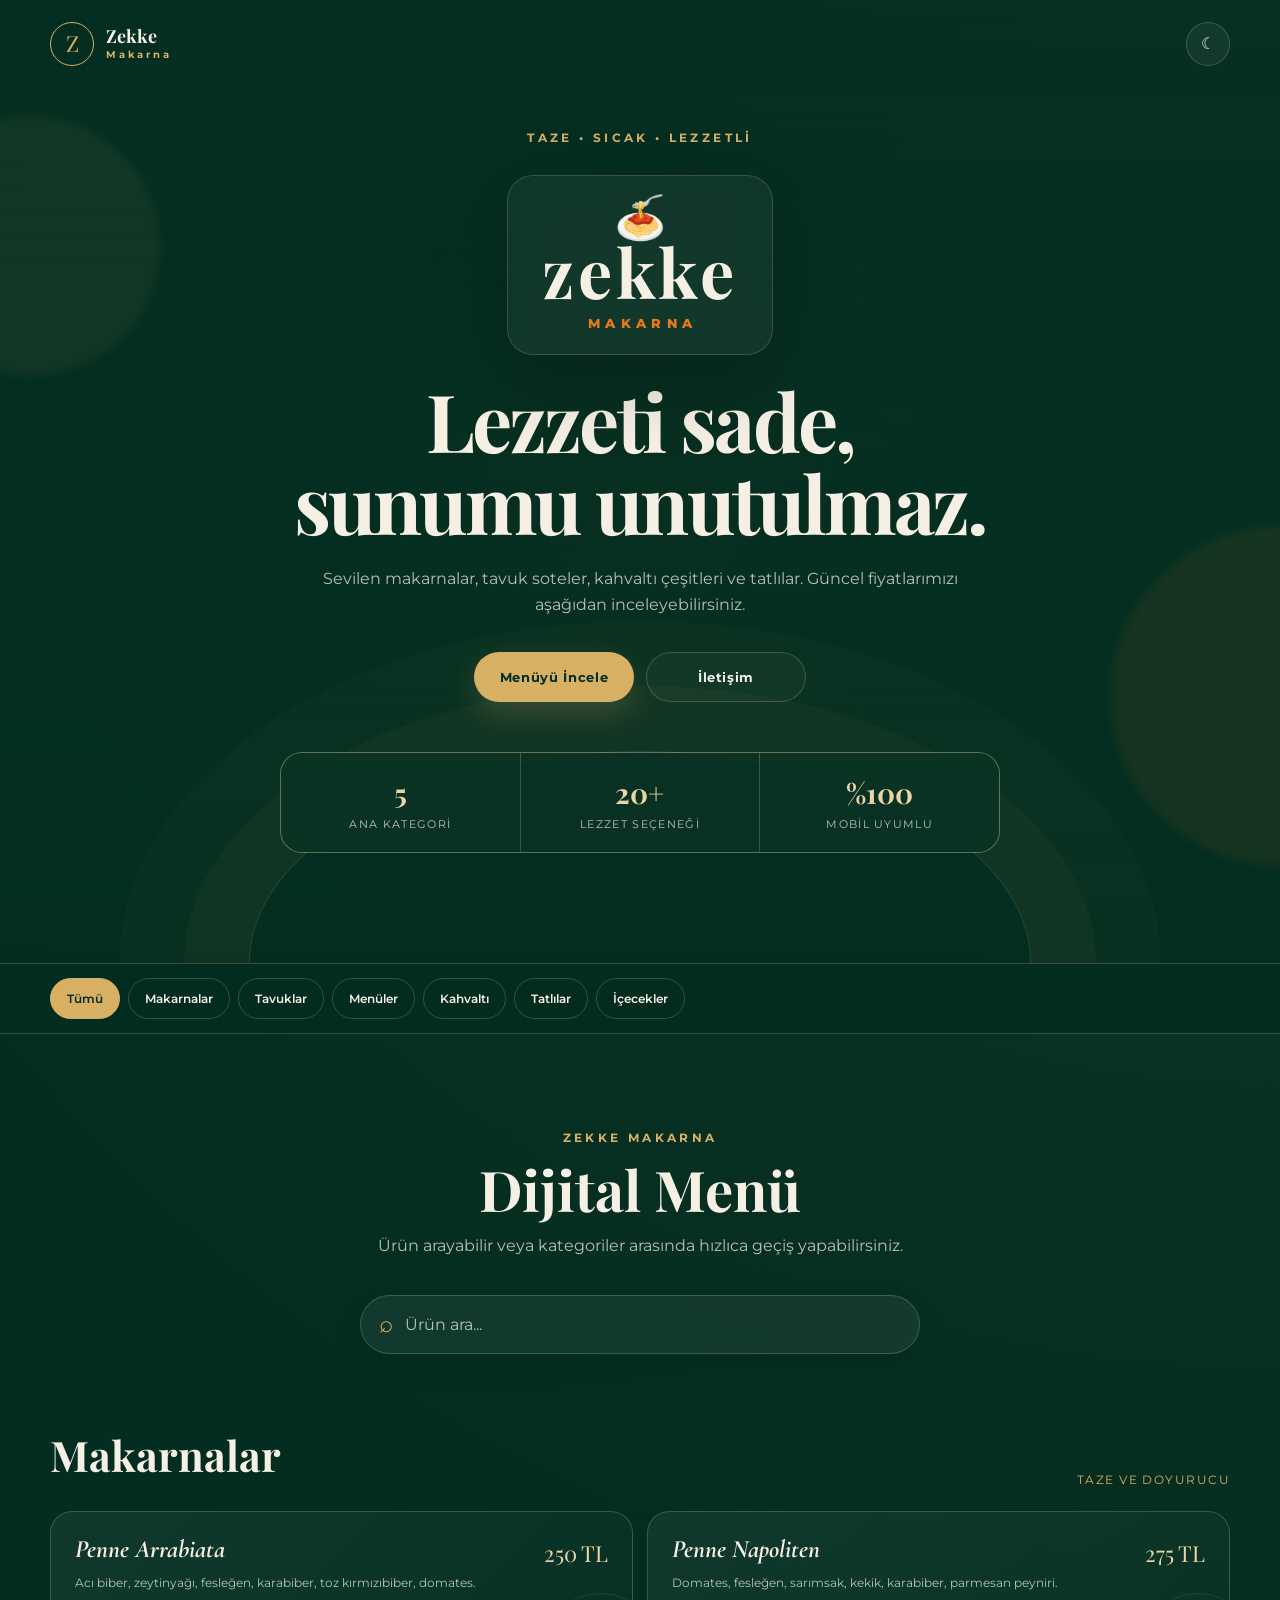
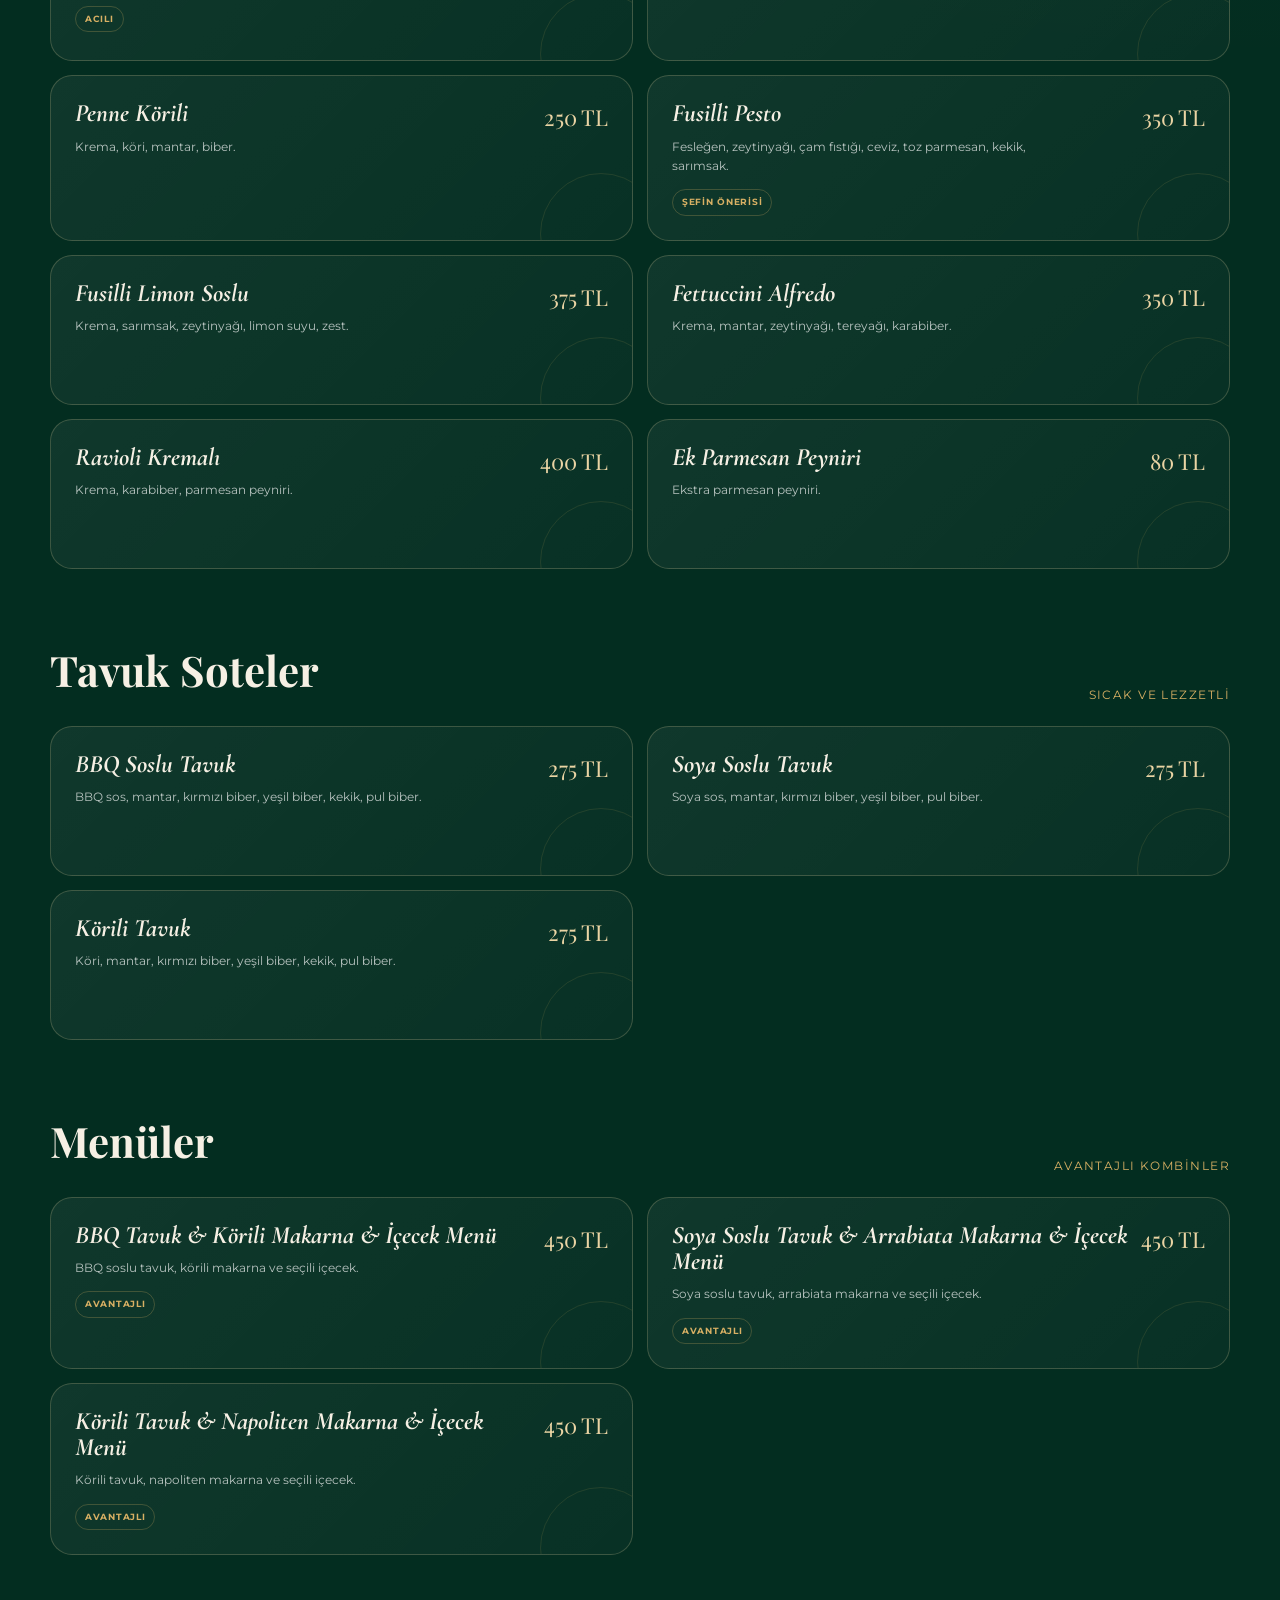
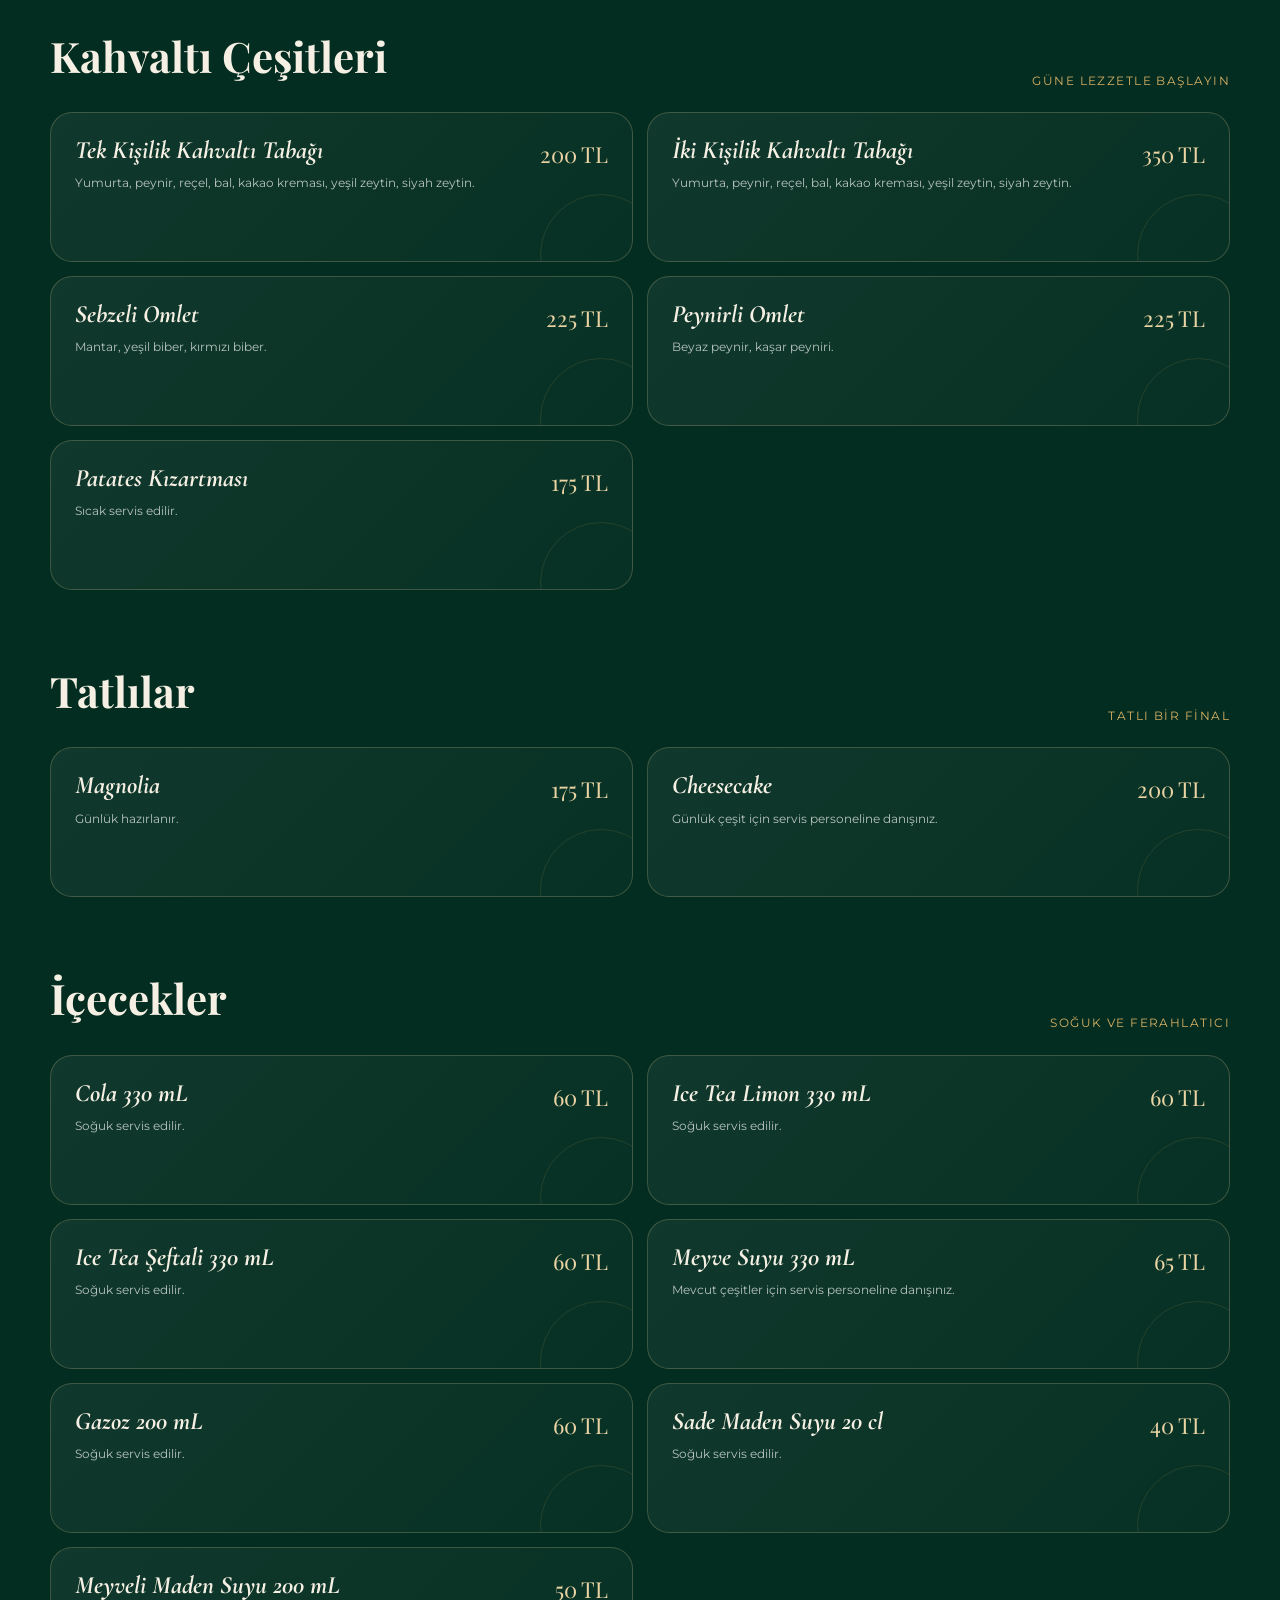
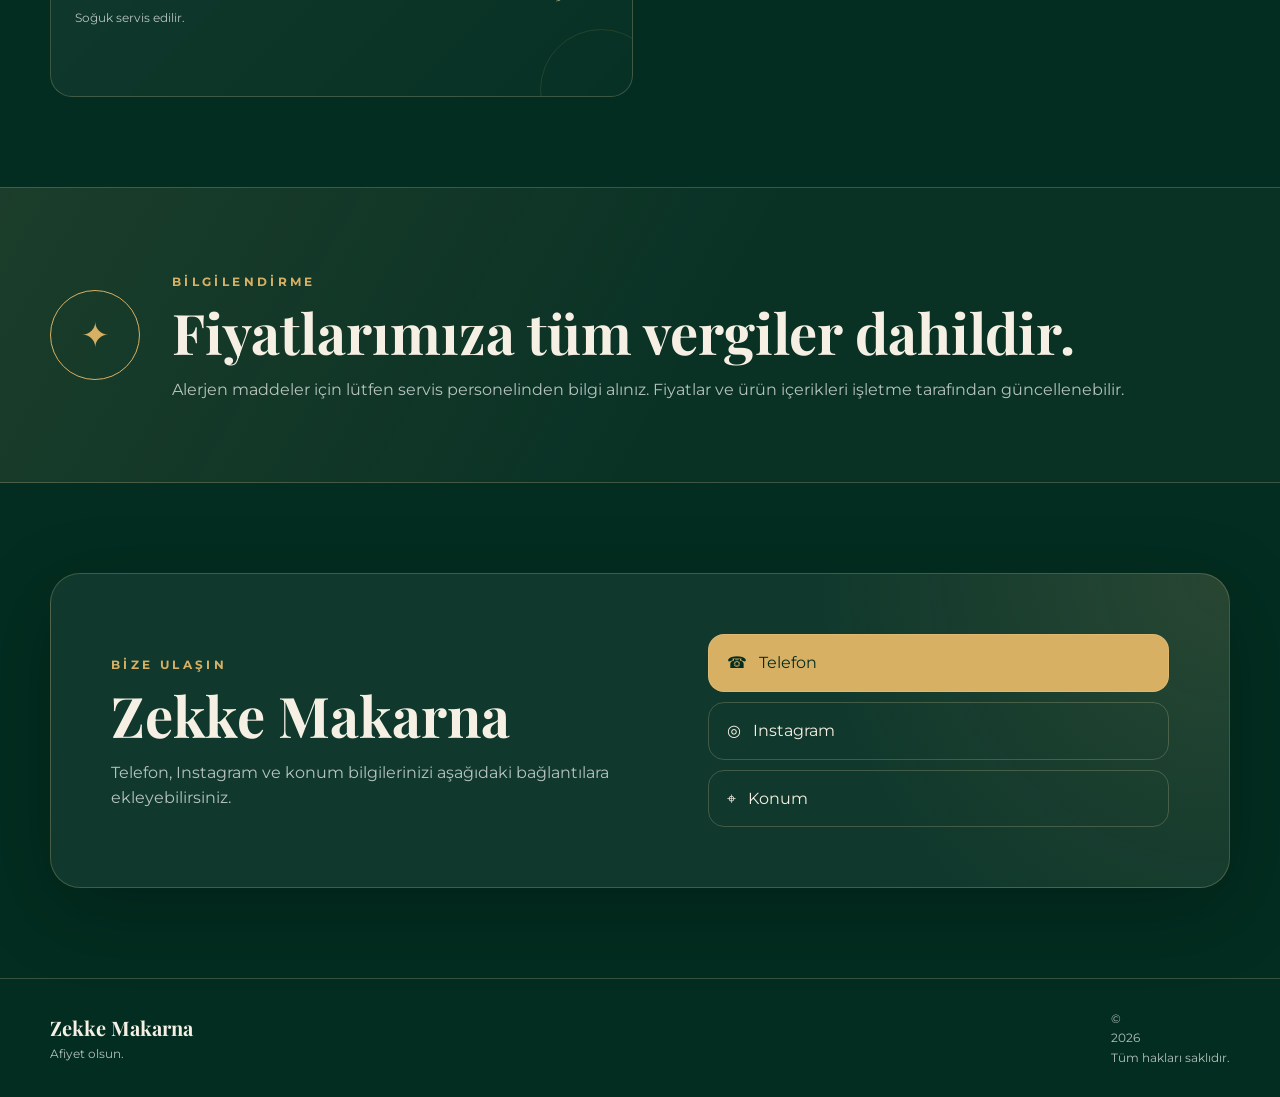
==== index.html @ 047c4b37 "Add files via upload" ====
<!DOCTYPE html>
<html lang="tr">
<head>
  <meta charset="UTF-8" />
  <meta name="viewport" content="width=device-width, initial-scale=1.0" />
  <meta name="theme-color" content="#063d2b" />
  <meta name="description" content="Zekke Makarna dijital menü" />

  <title>Zekke Makarna | Dijital Menü</title>

  <link rel="preconnect" href="https://fonts.googleapis.com" />
  <link rel="preconnect" href="https://fonts.gstatic.com" crossorigin />
  <link
    href="https://fonts.googleapis.com/css2?family=Cormorant+Garamond:ital,wght@0,500;0,600;1,500;1,600&family=Montserrat:wght@400;500;600;700&family=Playfair+Display:wght@600;700&display=swap"
    rel="stylesheet"
  />

  <link rel="stylesheet" href="style.css" />
</head>

<body>
  <div class="page-noise" aria-hidden="true"></div>

  <header class="hero">
    <div class="hero__glow hero__glow--one"></div>
    <div class="hero__glow hero__glow--two"></div>

    <nav class="topbar container" aria-label="Üst menü">
      <a class="brand-mini" href="#top" aria-label="Zekke Makarna ana sayfa">
        <span class="brand-mini__mark">Z</span>
        <span>
          <strong>Zekke</strong>
          <small>Makarna</small>
        </span>
      </a>

      <button class="theme-toggle" id="themeToggle" type="button" aria-label="Tema değiştir">
        <span class="theme-toggle__icon">☾</span>
      </button>
    </nav>

    <div class="hero__content container" id="top">
      <div class="eyebrow">Taze • Sıcak • Lezzetli</div>

      <div class="logo-badge" aria-label="Zekke Makarna">
        <span class="logo-badge__fork">🍝</span>
        <span class="logo-badge__main">zekke</span>
        <span class="logo-badge__sub">MAKARNA</span>
      </div>

      <h1>Lezzeti sade,<br />sunumu unutulmaz.</h1>

      <p class="hero__text">
        Sevilen makarnalar, tavuk soteler, kahvaltı çeşitleri ve tatlılar.
        Güncel fiyatlarımızı aşağıdan inceleyebilirsiniz.
      </p>

      <div class="hero__actions">
        <a class="button button--gold" href="#menu">Menüyü İncele</a>
        <a class="button button--ghost" href="#contact">İletişim</a>
      </div>

      <div class="hero__facts">
        <div>
          <strong>5</strong>
          <span>Ana kategori</span>
        </div>
        <div>
          <strong>20+</strong>
          <span>Lezzet seçeneği</span>
        </div>
        <div>
          <strong>%100</strong>
          <span>Mobil uyumlu</span>
        </div>
      </div>
    </div>
  </header>

  <main>
    <section class="category-bar" aria-label="Menü kategorileri">
      <div class="container category-bar__inner" id="categoryButtons">
        <button class="category-chip active" data-category="all">Tümü</button>
        <button class="category-chip" data-category="makarnalar">Makarnalar</button>
        <button class="category-chip" data-category="tavuklar">Tavuklar</button>
        <button class="category-chip" data-category="menuler">Menüler</button>
        <button class="category-chip" data-category="kahvalti">Kahvaltı</button>
        <button class="category-chip" data-category="tatlilar">Tatlılar</button>
        <button class="category-chip" data-category="icecekler">İçecekler</button>
      </div>
    </section>

    <section class="menu-section container" id="menu">
      <div class="section-heading">
        <span class="section-kicker">Zekke Makarna</span>
        <h2>Dijital Menü</h2>
        <p>
          Ürün arayabilir veya kategoriler arasında hızlıca geçiş yapabilirsiniz.
        </p>
      </div>

      <div class="search-wrap">
        <span aria-hidden="true">⌕</span>
        <input
          type="search"
          id="searchInput"
          placeholder="Ürün ara..."
          autocomplete="off"
          aria-label="Menüde ürün ara"
        />
      </div>

      <div id="menuRoot"></div>

      <div class="empty-state" id="emptyState" hidden>
        <span>🍽️</span>
        <h3>Aradığınız ürün bulunamadı</h3>
        <p>Başka bir ürün adı deneyebilirsiniz.</p>
      </div>
    </section>

    <section class="info-banner">
      <div class="container info-banner__grid">
        <div class="info-banner__icon">✦</div>
        <div>
          <span class="section-kicker">Bilgilendirme</span>
          <h2>Fiyatlarımıza tüm vergiler dahildir.</h2>
          <p>
            Alerjen maddeler için lütfen servis personelinden bilgi alınız.
            Fiyatlar ve ürün içerikleri işletme tarafından güncellenebilir.
          </p>
        </div>
      </div>
    </section>

    <section class="contact-section container" id="contact">
      <div class="contact-card">
        <div>
          <span class="section-kicker">Bize Ulaşın</span>
          <h2>Zekke Makarna</h2>
          <p>
            Telefon, Instagram ve konum bilgilerinizi aşağıdaki bağlantılara
            ekleyebilirsiniz.
          </p>
        </div>

        <div class="contact-links">
          <!-- Aşağıdaki # işaretlerini kendi bağlantılarınızla değiştirin -->
          <a href="#" aria-label="Telefon">☎ <span>Telefon</span></a>
          <a href="#" aria-label="Instagram">◎ <span>Instagram</span></a>
          <a href="#" aria-label="Konum">⌖ <span>Konum</span></a>
        </div>
      </div>
    </section>
  </main>

  <footer>
    <div class="container footer__inner">
      <div>
        <strong>Zekke Makarna</strong>
        <span>Afiyet olsun.</span>
      </div>
      <p>© <span id="year"></span> Tüm hakları saklıdır.</p>
    </div>
  </footer>

  <button class="back-to-top" id="backToTop" type="button" aria-label="Yukarı çık">
    ↑
  </button>

  <script src="script.js"></script>
</body>
</html>
---- style.css ----
:root {
  --green-950: #032d20;
  --green-900: #063d2b;
  --green-850: #084733;
  --green-800: #0b523b;
  --cream: #f6f0e4;
  --cream-2: #fffaf1;
  --gold: #d8b064;
  --gold-soft: #ead4a4;
  --orange: #e97819;
  --white: #ffffff;
  --text-muted: rgba(255, 255, 255, 0.7);
  --line: rgba(234, 212, 164, 0.22);
  --card: rgba(255, 255, 255, 0.055);
  --shadow: 0 22px 80px rgba(0, 0, 0, 0.24);
  --radius-xl: 30px;
  --radius-lg: 22px;
  --radius-md: 16px;
  --container: 1180px;
}

* {
  box-sizing: border-box;
}

html {
  scroll-behavior: smooth;
}

body {
  margin: 0;
  color: var(--cream);
  background:
    radial-gradient(circle at top right, rgba(216, 176, 100, 0.08), transparent 28%),
    var(--green-950);
  font-family: "Montserrat", sans-serif;
  line-height: 1.6;
  overflow-x: hidden;
}

body.light {
  --cream: #193d31;
  --cream-2: #17392e;
  --text-muted: rgba(25, 61, 49, 0.72);
  --line: rgba(6, 61, 43, 0.15);
  --card: rgba(255, 255, 255, 0.72);
  color: var(--green-950);
  background: #f5f0e5;
}

button,
input {
  font: inherit;
}

a {
  color: inherit;
  text-decoration: none;
}

.container {
  width: min(calc(100% - 32px), var(--container));
  margin-inline: auto;
}

.page-noise {
  position: fixed;
  inset: 0;
  pointer-events: none;
  opacity: 0.035;
  z-index: 999;
  background-image:
    repeating-linear-gradient(0deg, transparent, transparent 2px, #fff 3px),
    repeating-linear-gradient(90deg, transparent, transparent 3px, #fff 4px);
  mix-blend-mode: soft-light;
}

.hero {
  min-height: 92vh;
  position: relative;
  overflow: hidden;
  display: flex;
  flex-direction: column;
  background:
    linear-gradient(rgba(3, 45, 32, 0.82), rgba(3, 45, 32, 0.95)),
    radial-gradient(circle at center, rgba(233, 120, 25, 0.15), transparent 42%);
  border-bottom: 1px solid var(--line);
}

.hero::after {
  content: "";
  position: absolute;
  left: 50%;
  bottom: -210px;
  width: 780px;
  height: 420px;
  transform: translateX(-50%);
  border-radius: 50%;
  border: 1px solid rgba(216, 176, 100, 0.18);
  box-shadow:
    0 0 0 65px rgba(216, 176, 100, 0.035),
    0 0 0 130px rgba(216, 176, 100, 0.025);
}

.hero__glow {
  position: absolute;
  border-radius: 50%;
  filter: blur(4px);
  opacity: 0.6;
}

.hero__glow--one {
  width: 260px;
  height: 260px;
  top: 12%;
  left: -100px;
  background: rgba(216, 176, 100, 0.11);
}

.hero__glow--two {
  width: 340px;
  height: 340px;
  right: -170px;
  bottom: 10%;
  background: rgba(233, 120, 25, 0.12);
}

.topbar {
  height: 88px;
  display: flex;
  justify-content: space-between;
  align-items: center;
  position: relative;
  z-index: 5;
}

.brand-mini {
  display: flex;
  align-items: center;
  gap: 12px;
}

.brand-mini__mark {
  display: grid;
  place-items: center;
  width: 44px;
  height: 44px;
  border: 1px solid var(--gold);
  border-radius: 50%;
  color: var(--gold);
  font-family: "Playfair Display", serif;
  font-size: 22px;
}

.brand-mini strong,
.brand-mini small {
  display: block;
  line-height: 1.05;
}

.brand-mini strong {
  font-family: "Playfair Display", serif;
  font-size: 18px;
}

.brand-mini small {
  margin-top: 4px;
  color: var(--gold);
  font-size: 10px;
  font-weight: 700;
  letter-spacing: 0.28em;
}

.theme-toggle {
  width: 44px;
  height: 44px;
  border: 1px solid var(--line);
  border-radius: 50%;
  background: rgba(255, 255, 255, 0.05);
  color: var(--cream);
  cursor: pointer;
  transition: 0.25s ease;
}

.theme-toggle:hover {
  border-color: var(--gold);
  transform: translateY(-2px);
}

.hero__content {
  flex: 1;
  position: relative;
  z-index: 3;
  display: flex;
  flex-direction: column;
  align-items: center;
  justify-content: center;
  text-align: center;
  padding: 40px 0 110px;
}

.eyebrow,
.section-kicker {
  color: var(--gold);
  font-size: 12px;
  font-weight: 700;
  letter-spacing: 0.28em;
  text-transform: uppercase;
}

.logo-badge {
  margin: 28px 0 24px;
  display: inline-flex;
  flex-direction: column;
  align-items: center;
  padding: 20px 34px;
  border-radius: 26px;
  border: 1px solid rgba(216, 176, 100, 0.24);
  background: rgba(255, 255, 255, 0.045);
  box-shadow: var(--shadow);
  backdrop-filter: blur(10px);
}

.logo-badge__fork {
  font-size: 42px;
  line-height: 1;
  margin-bottom: 2px;
}

.logo-badge__main {
  font-family: "Playfair Display", serif;
  font-weight: 700;
  font-size: clamp(42px, 8vw, 68px);
  line-height: 0.9;
  letter-spacing: 0.06em;
}

.logo-badge__sub {
  color: var(--orange);
  font-weight: 800;
  font-size: 13px;
  letter-spacing: 0.42em;
  margin-top: 12px;
  margin-left: 0.42em;
}

.hero h1 {
  max-width: 840px;
  margin: 0;
  font-family: "Playfair Display", serif;
  font-size: clamp(42px, 8vw, 80px);
  line-height: 1.02;
  letter-spacing: -0.035em;
}

.hero__text {
  max-width: 660px;
  margin: 24px auto 0;
  color: var(--text-muted);
  font-size: 16px;
}

.hero__actions {
  display: flex;
  flex-wrap: wrap;
  justify-content: center;
  gap: 12px;
  margin-top: 34px;
}

.button {
  min-width: 160px;
  padding: 14px 22px;
  border-radius: 999px;
  border: 1px solid transparent;
  font-size: 13px;
  font-weight: 700;
  letter-spacing: 0.05em;
  transition: 0.25s ease;
}

.button:hover {
  transform: translateY(-3px);
}

.button--gold {
  background: var(--gold);
  color: var(--green-950);
  box-shadow: 0 12px 30px rgba(216, 176, 100, 0.2);
}

.button--ghost {
  border-color: var(--line);
  background: rgba(255, 255, 255, 0.03);
}

.hero__facts {
  margin-top: 50px;
  display: grid;
  grid-template-columns: repeat(3, 1fr);
  gap: 1px;
  width: min(720px, 100%);
  border: 1px solid var(--line);
  border-radius: var(--radius-lg);
  overflow: hidden;
  background: var(--line);
}

.hero__facts > div {
  padding: 18px 14px;
  background: rgba(3, 45, 32, 0.87);
}

.hero__facts strong,
.hero__facts span {
  display: block;
}

.hero__facts strong {
  color: var(--gold-soft);
  font-family: "Playfair Display", serif;
  font-size: 28px;
}

.hero__facts span {
  color: var(--text-muted);
  font-size: 11px;
  text-transform: uppercase;
  letter-spacing: 0.12em;
}

.category-bar {
  position: sticky;
  top: 0;
  z-index: 30;
  border-bottom: 1px solid var(--line);
  background: rgba(3, 45, 32, 0.86);
  backdrop-filter: blur(16px);
}

body.light .category-bar {
  background: rgba(245, 240, 229, 0.88);
}

.category-bar__inner {
  display: flex;
  gap: 8px;
  overflow-x: auto;
  padding-block: 14px;
  scrollbar-width: none;
}

.category-bar__inner::-webkit-scrollbar {
  display: none;
}

.category-chip {
  flex: 0 0 auto;
  border: 1px solid var(--line);
  border-radius: 999px;
  padding: 10px 16px;
  color: var(--cream);
  background: transparent;
  cursor: pointer;
  font-size: 12px;
  font-weight: 600;
  transition: 0.2s ease;
}

.category-chip:hover,
.category-chip.active {
  color: var(--green-950);
  background: var(--gold);
  border-color: var(--gold);
}

.menu-section {
  padding-block: 90px;
}

.section-heading {
  max-width: 720px;
  margin-inline: auto;
  text-align: center;
}

.section-heading h2,
.info-banner h2,
.contact-card h2 {
  margin: 8px 0 14px;
  font-family: "Playfair Display", serif;
  font-size: clamp(34px, 6vw, 56px);
  line-height: 1.1;
}

.section-heading p,
.contact-card p,
.info-banner p {
  margin: 0;
  color: var(--text-muted);
}

.search-wrap {
  width: min(560px, 100%);
  margin: 36px auto 54px;
  display: flex;
  align-items: center;
  gap: 12px;
  padding: 0 18px;
  border: 1px solid var(--line);
  border-radius: 999px;
  background: var(--card);
  box-shadow: 0 12px 30px rgba(0, 0, 0, 0.08);
}

.search-wrap span {
  color: var(--gold);
  font-size: 24px;
}

.search-wrap input {
  width: 100%;
  padding: 16px 0;
  border: 0;
  outline: 0;
  color: var(--cream);
  background: transparent;
}

.search-wrap input::placeholder {
  color: var(--text-muted);
}

.menu-category {
  margin-top: 68px;
  scroll-margin-top: 100px;
}

.menu-category__header {
  display: flex;
  align-items: end;
  justify-content: space-between;
  gap: 20px;
  margin-bottom: 22px;
}

.menu-category__header h3 {
  margin: 0;
  font-family: "Playfair Display", serif;
  font-size: clamp(30px, 5vw, 42px);
}

.menu-category__header span {
  color: var(--gold);
  font-size: 12px;
  letter-spacing: 0.12em;
  text-transform: uppercase;
}

.menu-grid {
  display: grid;
  grid-template-columns: repeat(2, minmax(0, 1fr));
  gap: 14px;
}

.menu-item {
  position: relative;
  overflow: hidden;
  display: grid;
  grid-template-columns: 1fr auto;
  gap: 14px;
  min-height: 150px;
  padding: 24px;
  border: 1px solid var(--line);
  border-radius: var(--radius-lg);
  background:
    linear-gradient(135deg, rgba(255, 255, 255, 0.055), rgba(255, 255, 255, 0.025));
  transition: 0.25s ease;
}

.menu-item::before {
  content: "";
  position: absolute;
  inset: auto -30px -55px auto;
  width: 120px;
  height: 120px;
  border-radius: 50%;
  border: 1px solid rgba(216, 176, 100, 0.12);
}

.menu-item:hover {
  transform: translateY(-4px);
  border-color: rgba(216, 176, 100, 0.48);
  box-shadow: 0 18px 55px rgba(0, 0, 0, 0.14);
}

.menu-item__content {
  position: relative;
  z-index: 1;
}

.menu-item h4 {
  margin: 0;
  font-family: "Cormorant Garamond", serif;
  font-style: italic;
  font-size: 25px;
  line-height: 1.05;
}

.menu-item p {
  margin: 10px 0 0;
  max-width: 90%;
  color: var(--text-muted);
  font-size: 12px;
  line-height: 1.6;
}

.menu-item__price {
  position: relative;
  z-index: 1;
  align-self: start;
  white-space: nowrap;
  color: var(--gold-soft);
  font-family: "Playfair Display", serif;
  font-size: 22px;
}

.menu-item__badge {
  display: inline-flex;
  margin-top: 14px;
  padding: 5px 9px;
  border: 1px solid rgba(216, 176, 100, 0.25);
  border-radius: 999px;
  color: var(--gold);
  font-size: 9px;
  font-weight: 700;
  letter-spacing: 0.08em;
  text-transform: uppercase;
}

.info-banner {
  padding: 80px 0;
  border-block: 1px solid var(--line);
  background:
    linear-gradient(120deg, rgba(216, 176, 100, 0.09), transparent 55%),
    rgba(255, 255, 255, 0.025);
}

.info-banner__grid {
  display: grid;
  grid-template-columns: 90px 1fr;
  align-items: center;
  gap: 32px;
}

.info-banner__icon {
  display: grid;
  place-items: center;
  width: 90px;
  height: 90px;
  border: 1px solid var(--gold);
  border-radius: 50%;
  color: var(--gold);
  font-size: 34px;
}

.contact-section {
  padding-block: 90px;
}

.contact-card {
  display: grid;
  grid-template-columns: 1.2fr 1fr;
  gap: 44px;
  align-items: center;
  padding: clamp(28px, 6vw, 60px);
  border: 1px solid var(--line);
  border-radius: var(--radius-xl);
  background:
    radial-gradient(circle at top right, rgba(216, 176, 100, 0.12), transparent 34%),
    var(--card);
  box-shadow: var(--shadow);
}

.contact-links {
  display: grid;
  gap: 10px;
}

.contact-links a {
  display: flex;
  align-items: center;
  gap: 12px;
  padding: 15px 18px;
  border: 1px solid var(--line);
  border-radius: var(--radius-md);
  transition: 0.2s ease;
}

.contact-links a:hover {
  border-color: var(--gold);
  transform: translateX(4px);
}

.contact-links a:first-child {
  color: var(--green-950);
  background: var(--gold);
}

footer {
  border-top: 1px solid var(--line);
  padding-block: 30px;
}

.footer__inner {
  display: flex;
  align-items: center;
  justify-content: space-between;
  gap: 20px;
}

.footer__inner strong,
.footer__inner span {
  display: block;
}

.footer__inner strong {
  font-family: "Playfair Display", serif;
  font-size: 20px;
}

.footer__inner span,
.footer__inner p {
  margin: 0;
  color: var(--text-muted);
  font-size: 12px;
}

.empty-state {
  padding: 72px 20px;
  text-align: center;
}

.empty-state span {
  font-size: 46px;
}

.empty-state h3 {
  margin: 12px 0 6px;
  font-family: "Playfair Display", serif;
  font-size: 30px;
}

.empty-state p {
  color: var(--text-muted);
}

.back-to-top {
  position: fixed;
  right: 20px;
  bottom: 20px;
  z-index: 50;
  width: 46px;
  height: 46px;
  border: 1px solid var(--line);
  border-radius: 50%;
  color: var(--green-950);
  background: var(--gold);
  cursor: pointer;
  opacity: 0;
  pointer-events: none;
  transform: translateY(10px);
  transition: 0.2s ease;
  box-shadow: 0 12px 30px rgba(0, 0, 0, 0.25);
}

.back-to-top.visible {
  opacity: 1;
  pointer-events: auto;
  transform: translateY(0);
}

.fade-in {
  animation: fadeIn 0.45s ease both;
}

@keyframes fadeIn {
  from {
    opacity: 0;
    transform: translateY(10px);
  }

  to {
    opacity: 1;
    transform: translateY(0);
  }
}

@media (max-width: 760px) {
  .hero {
    min-height: auto;
  }

  .hero__content {
    padding-top: 30px;
    padding-bottom: 80px;
  }

  .hero__facts {
    grid-template-columns: 1fr;
  }

  .menu-grid {
    grid-template-columns: 1fr;
  }

  .menu-item {
    min-height: 130px;
    padding: 20px;
  }

  .info-banner__grid,
  .contact-card {
    grid-template-columns: 1fr;
  }

  .info-banner__icon {
    width: 70px;
    height: 70px;
  }

  .footer__inner {
    align-items: flex-start;
    flex-direction: column;
  }
}

@media (max-width: 430px) {
  .container {
    width: min(calc(100% - 22px), var(--container));
  }

  .topbar {
    height: 72px;
  }

  .logo-badge {
    padding-inline: 24px;
  }

  .hero h1 {
    font-size: 42px;
  }

  .hero__actions {
    width: 100%;
  }

  .button {
    flex: 1;
    min-width: 0;
  }

  .menu-category__header {
    align-items: flex-start;
    flex-direction: column;
    gap: 4px;
  }

  .menu-item h4 {
    font-size: 23px;
  }

  .menu-item__price {
    font-size: 20px;
  }
}
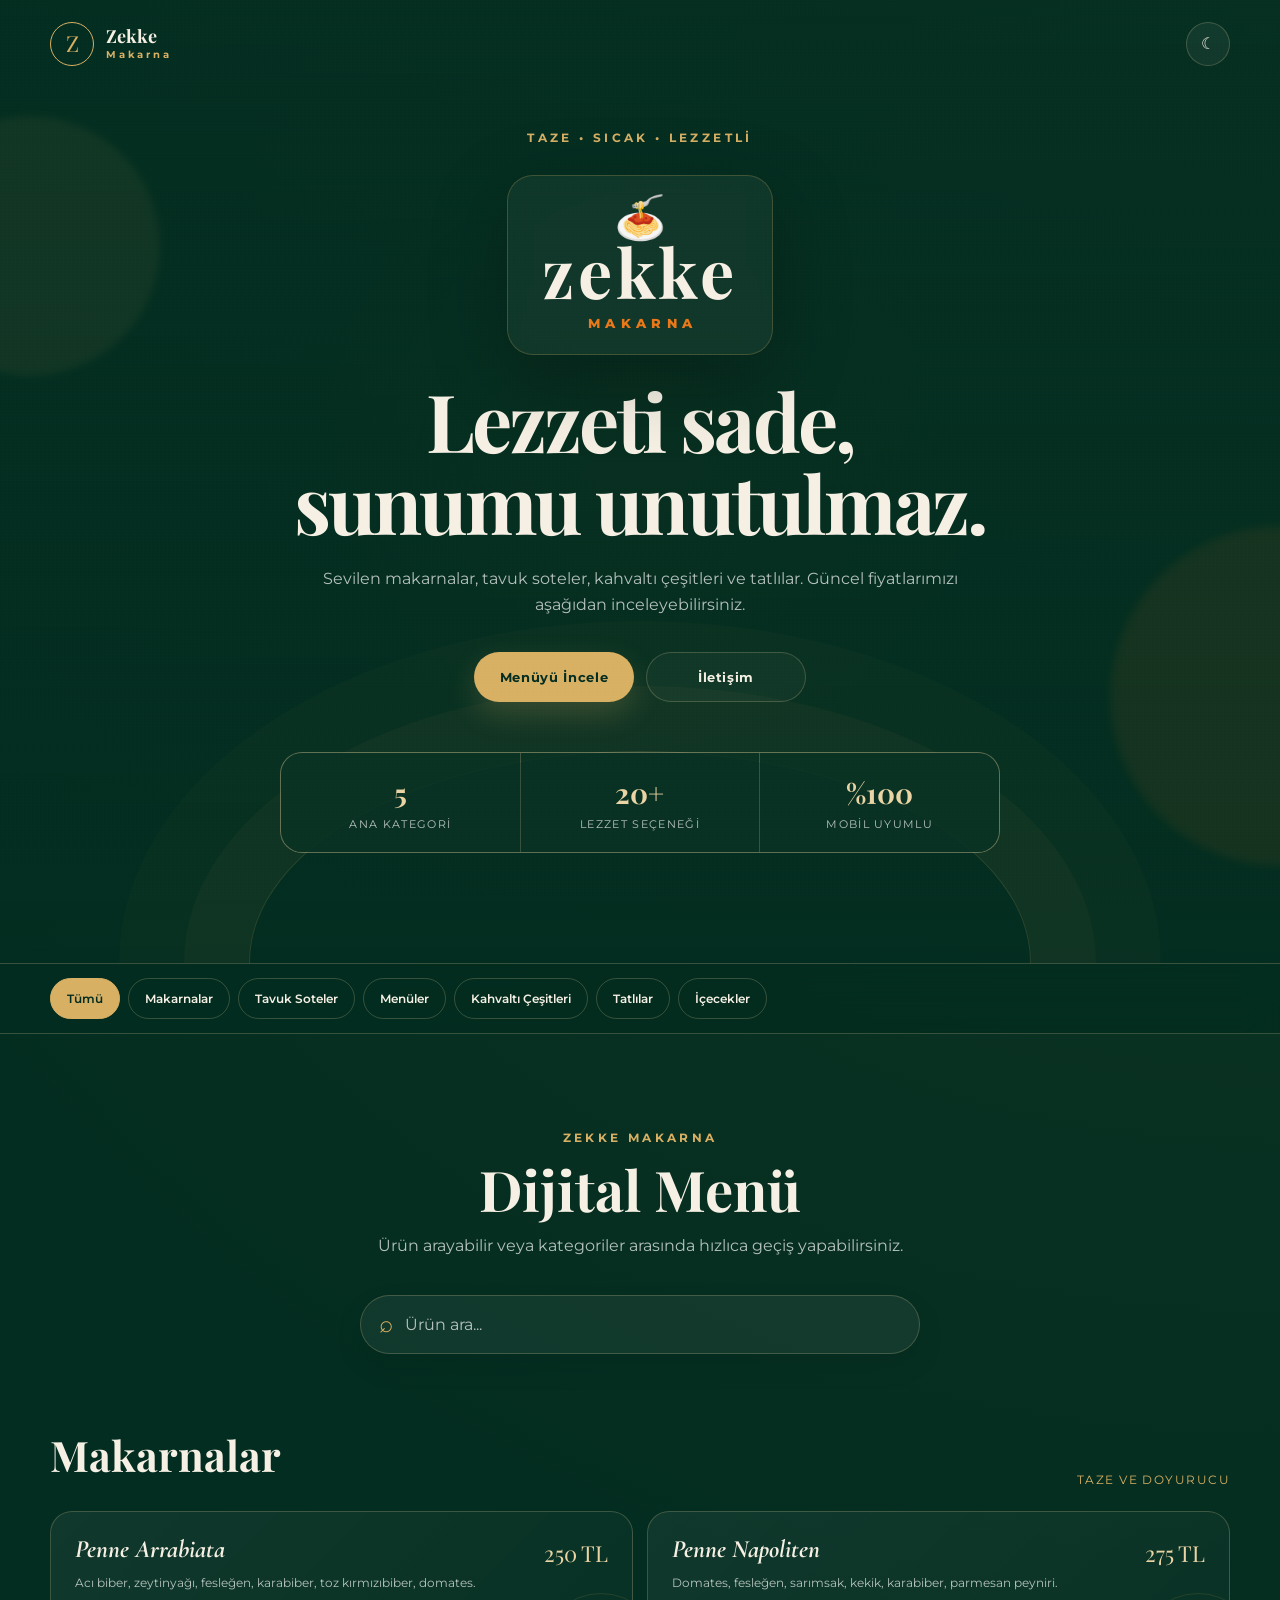
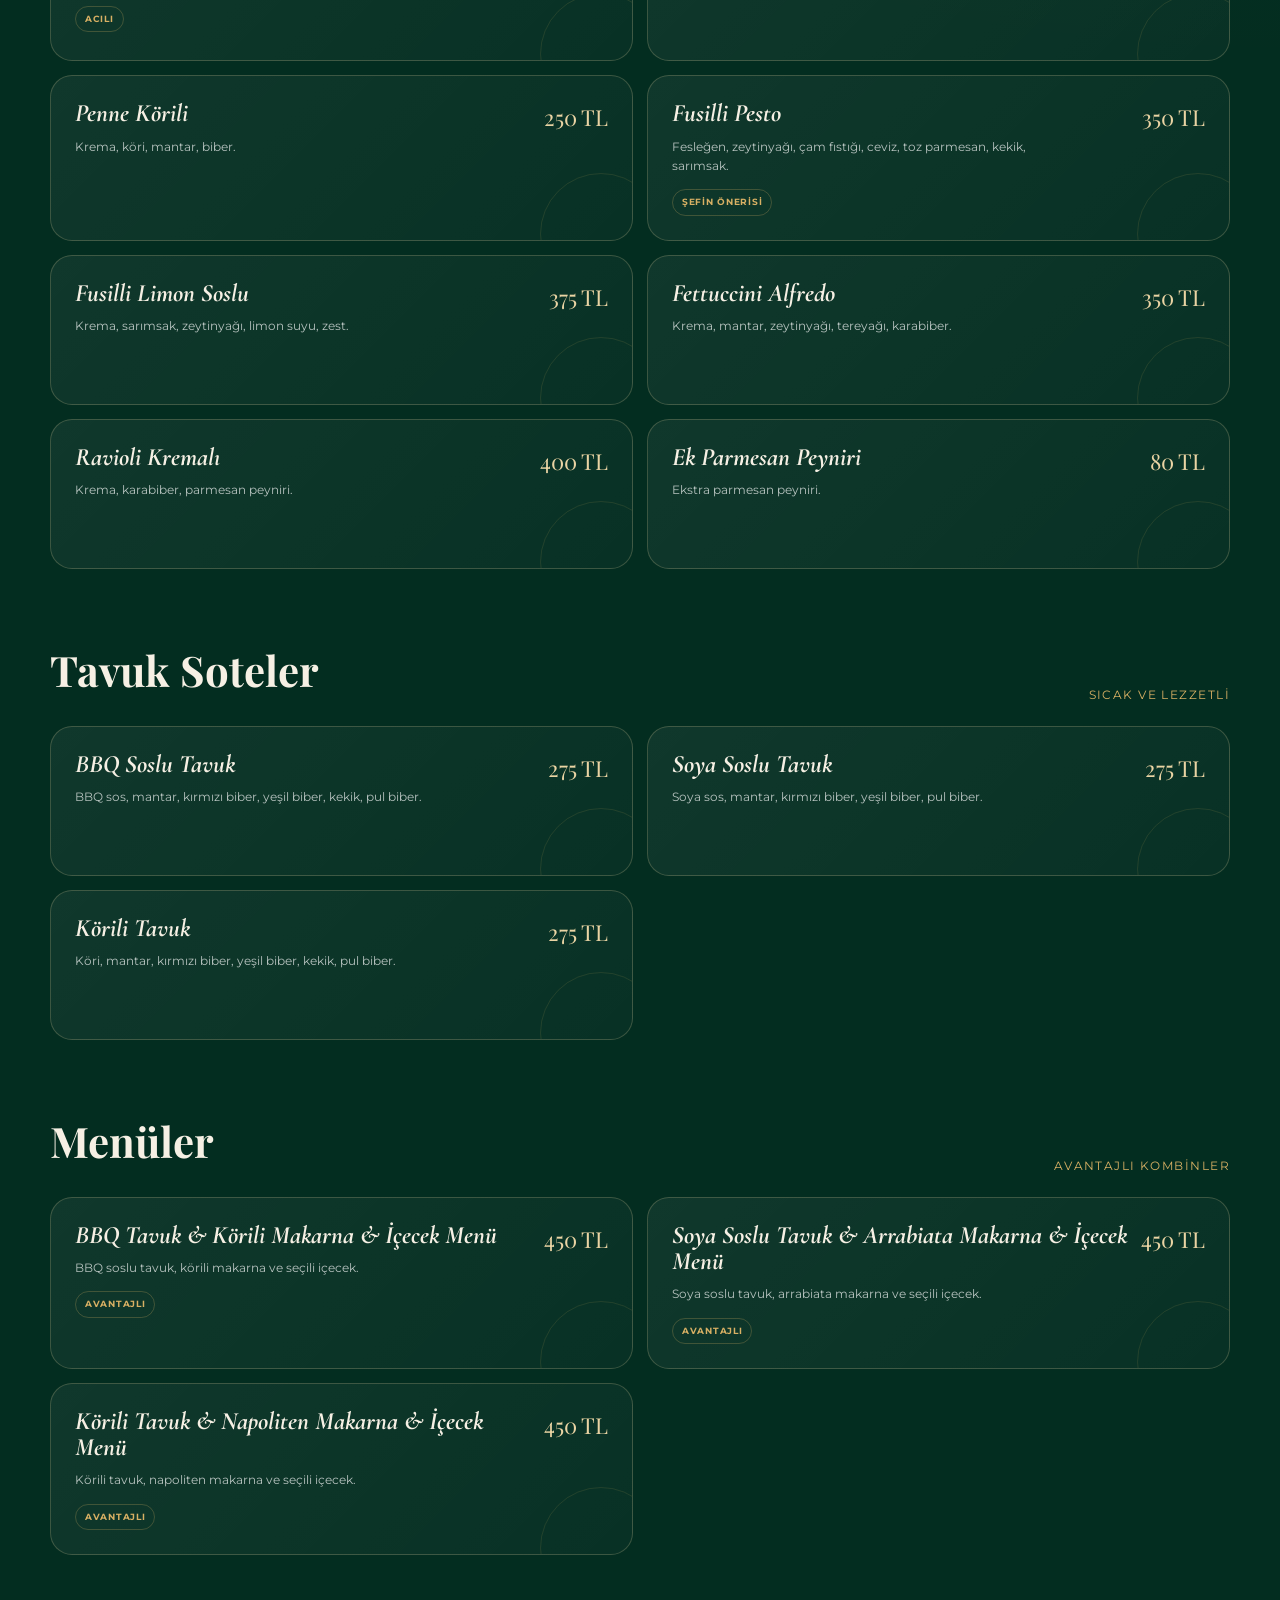
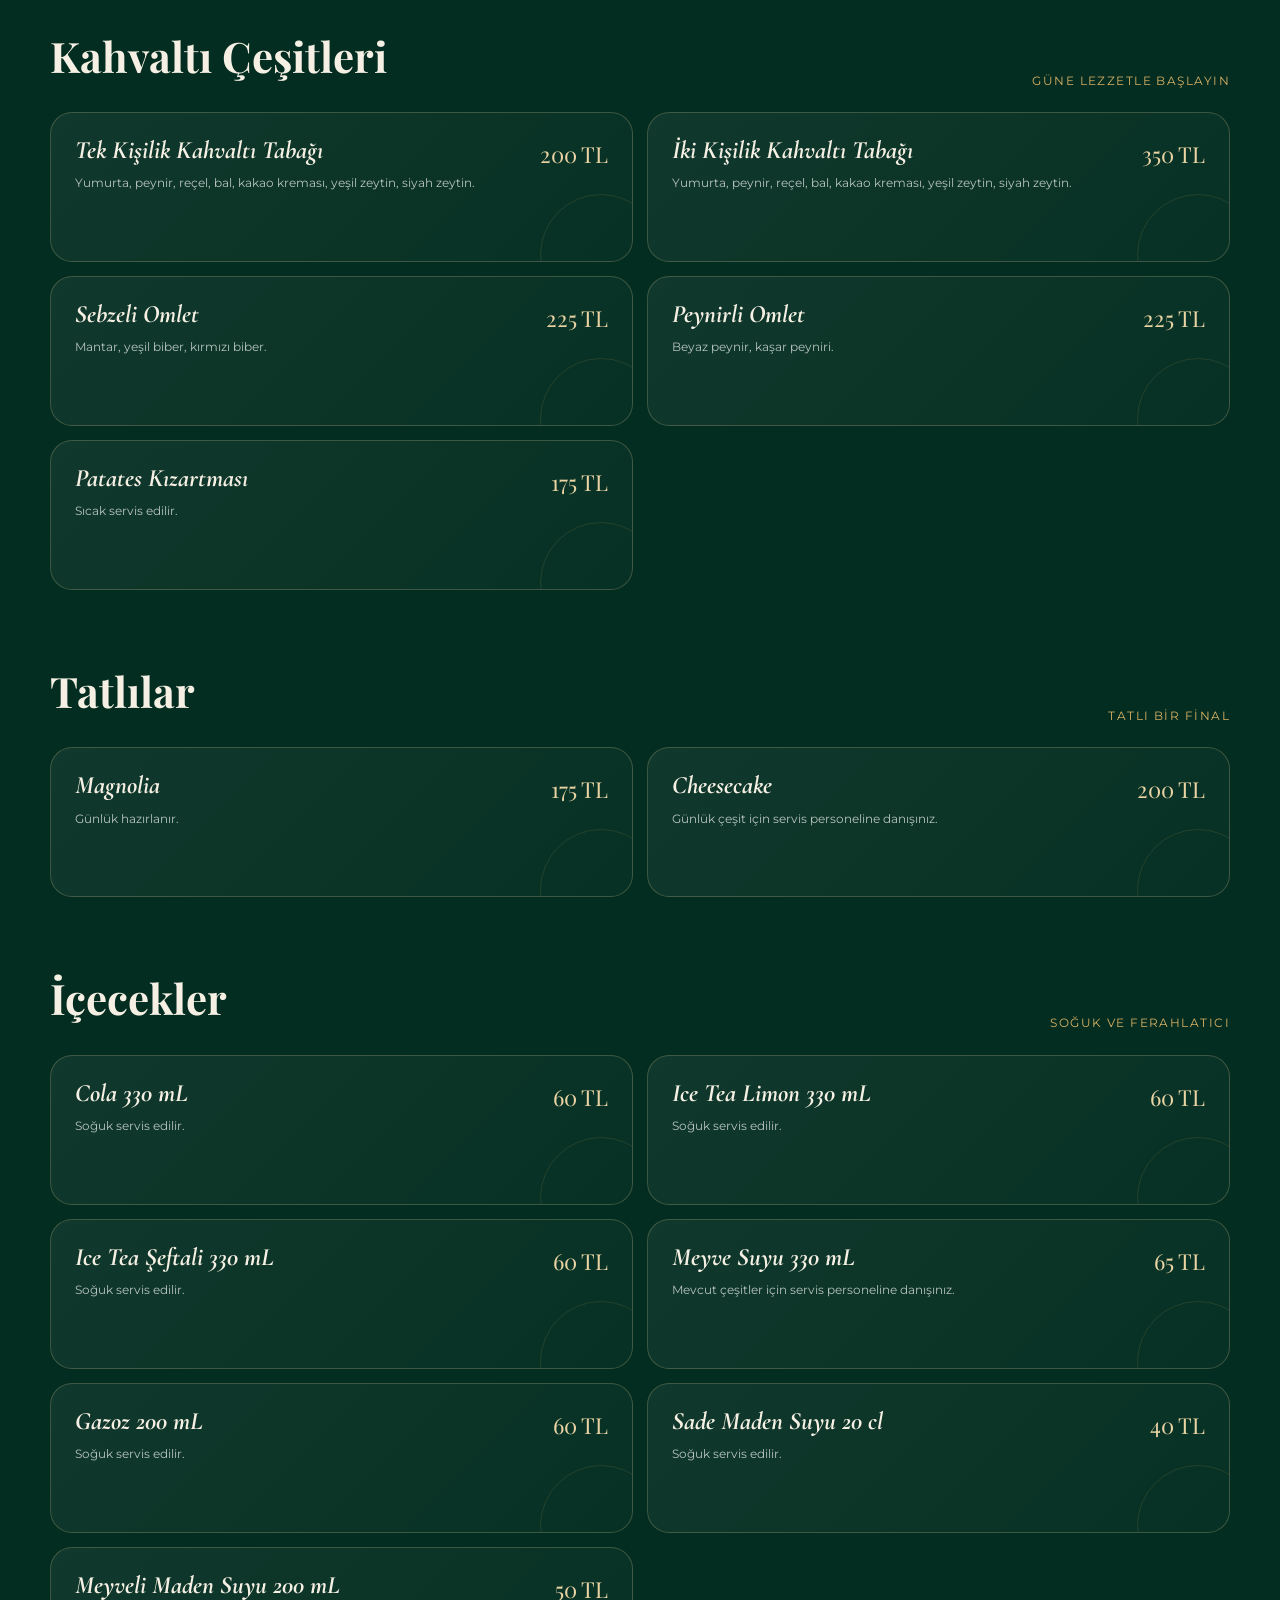
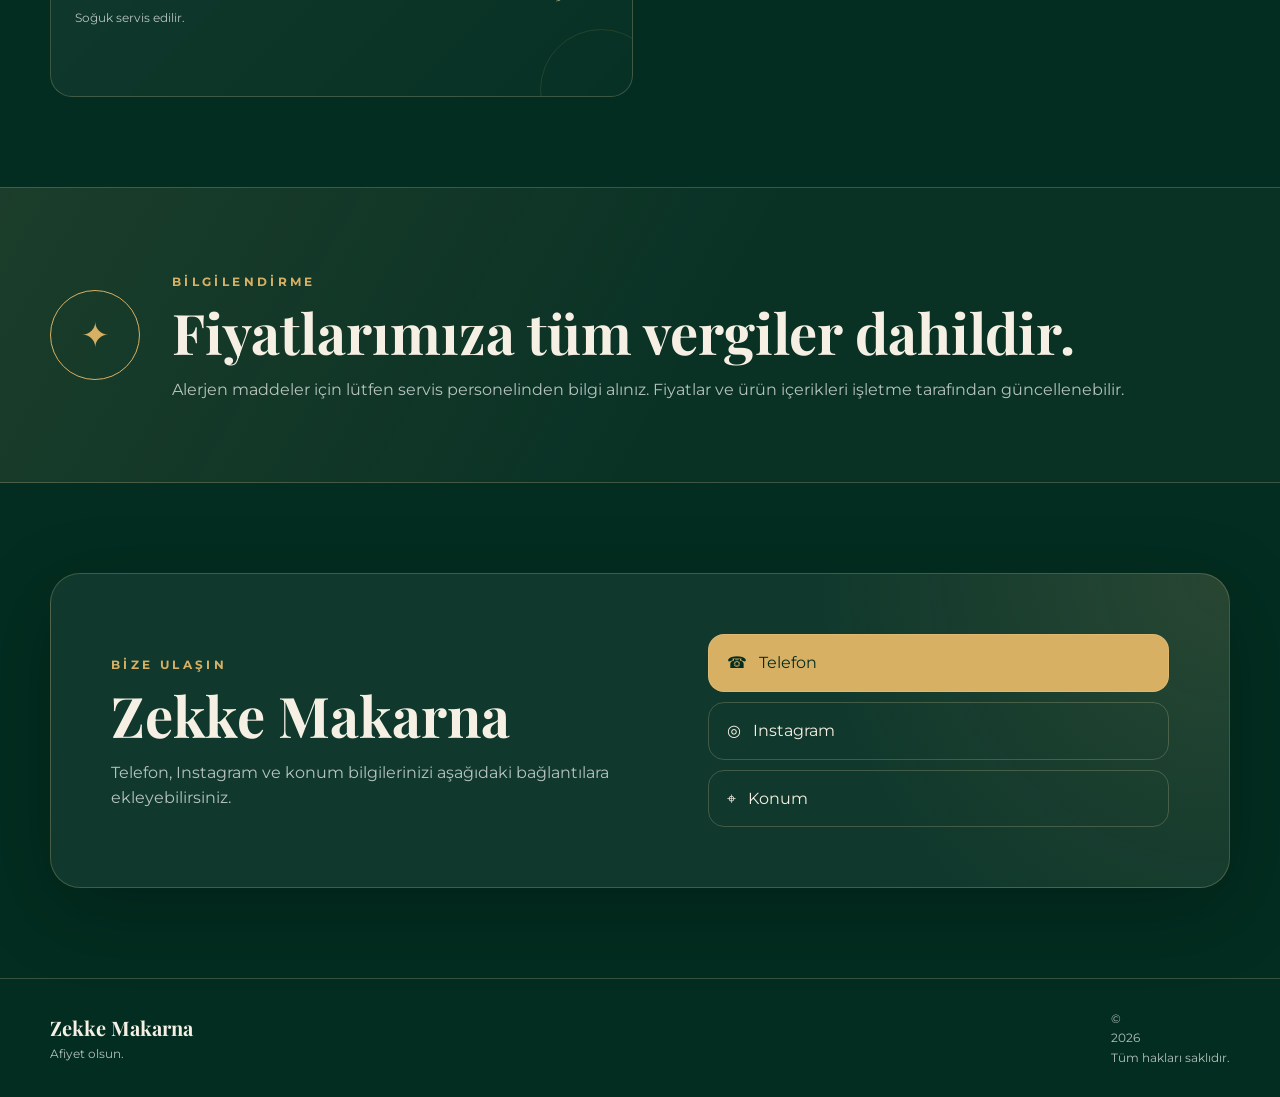
==== commit 257b471c: "Add files via upload" ====
--- a/index.html
+++ b/index.html
@@ -79,15 +79,7 @@
 
   <main>
     <section class="category-bar" aria-label="Menü kategorileri">
-      <div class="container category-bar__inner" id="categoryButtons">
-        <button class="category-chip active" data-category="all">Tümü</button>
-        <button class="category-chip" data-category="makarnalar">Makarnalar</button>
-        <button class="category-chip" data-category="tavuklar">Tavuklar</button>
-        <button class="category-chip" data-category="menuler">Menüler</button>
-        <button class="category-chip" data-category="kahvalti">Kahvaltı</button>
-        <button class="category-chip" data-category="tatlilar">Tatlılar</button>
-        <button class="category-chip" data-category="icecekler">İçecekler</button>
-      </div>
+      <div class="container category-bar__inner" id="categoryButtons"></div>
     </section>
 
     <section class="menu-section container" id="menu">
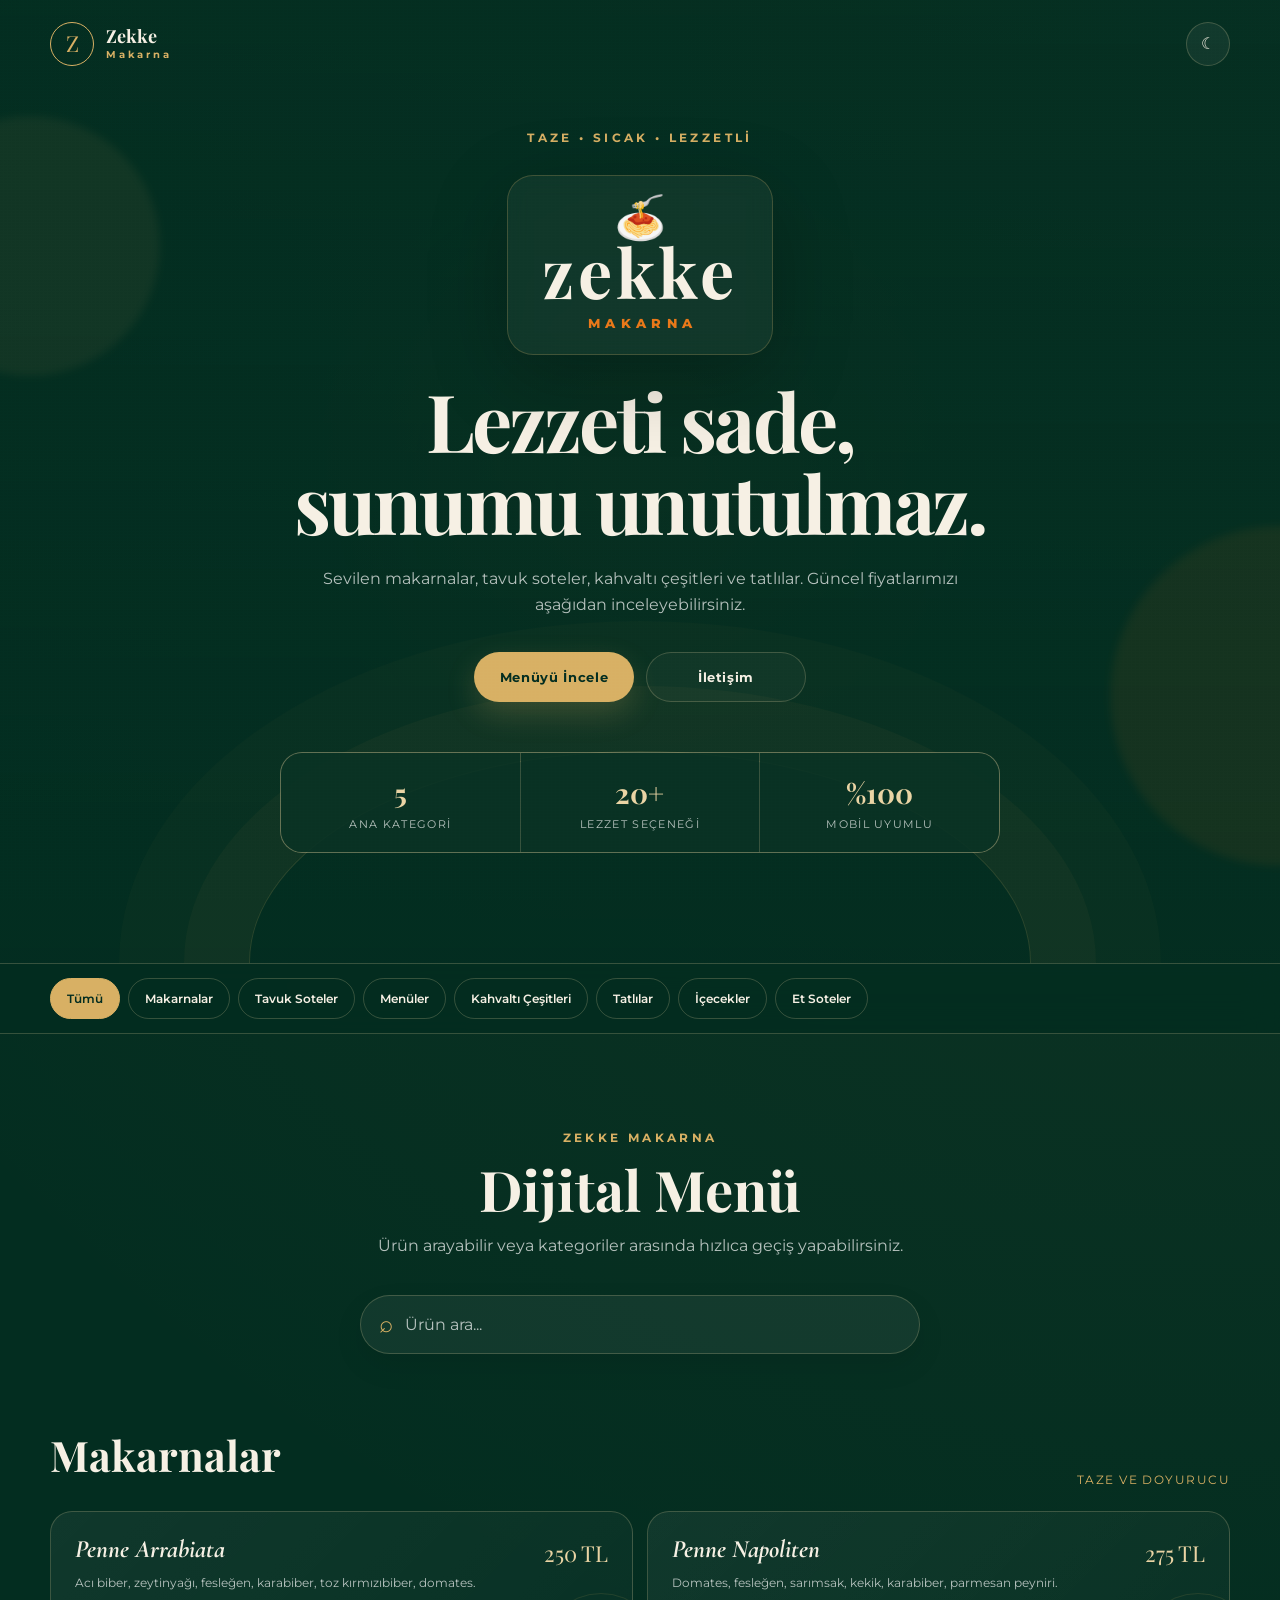
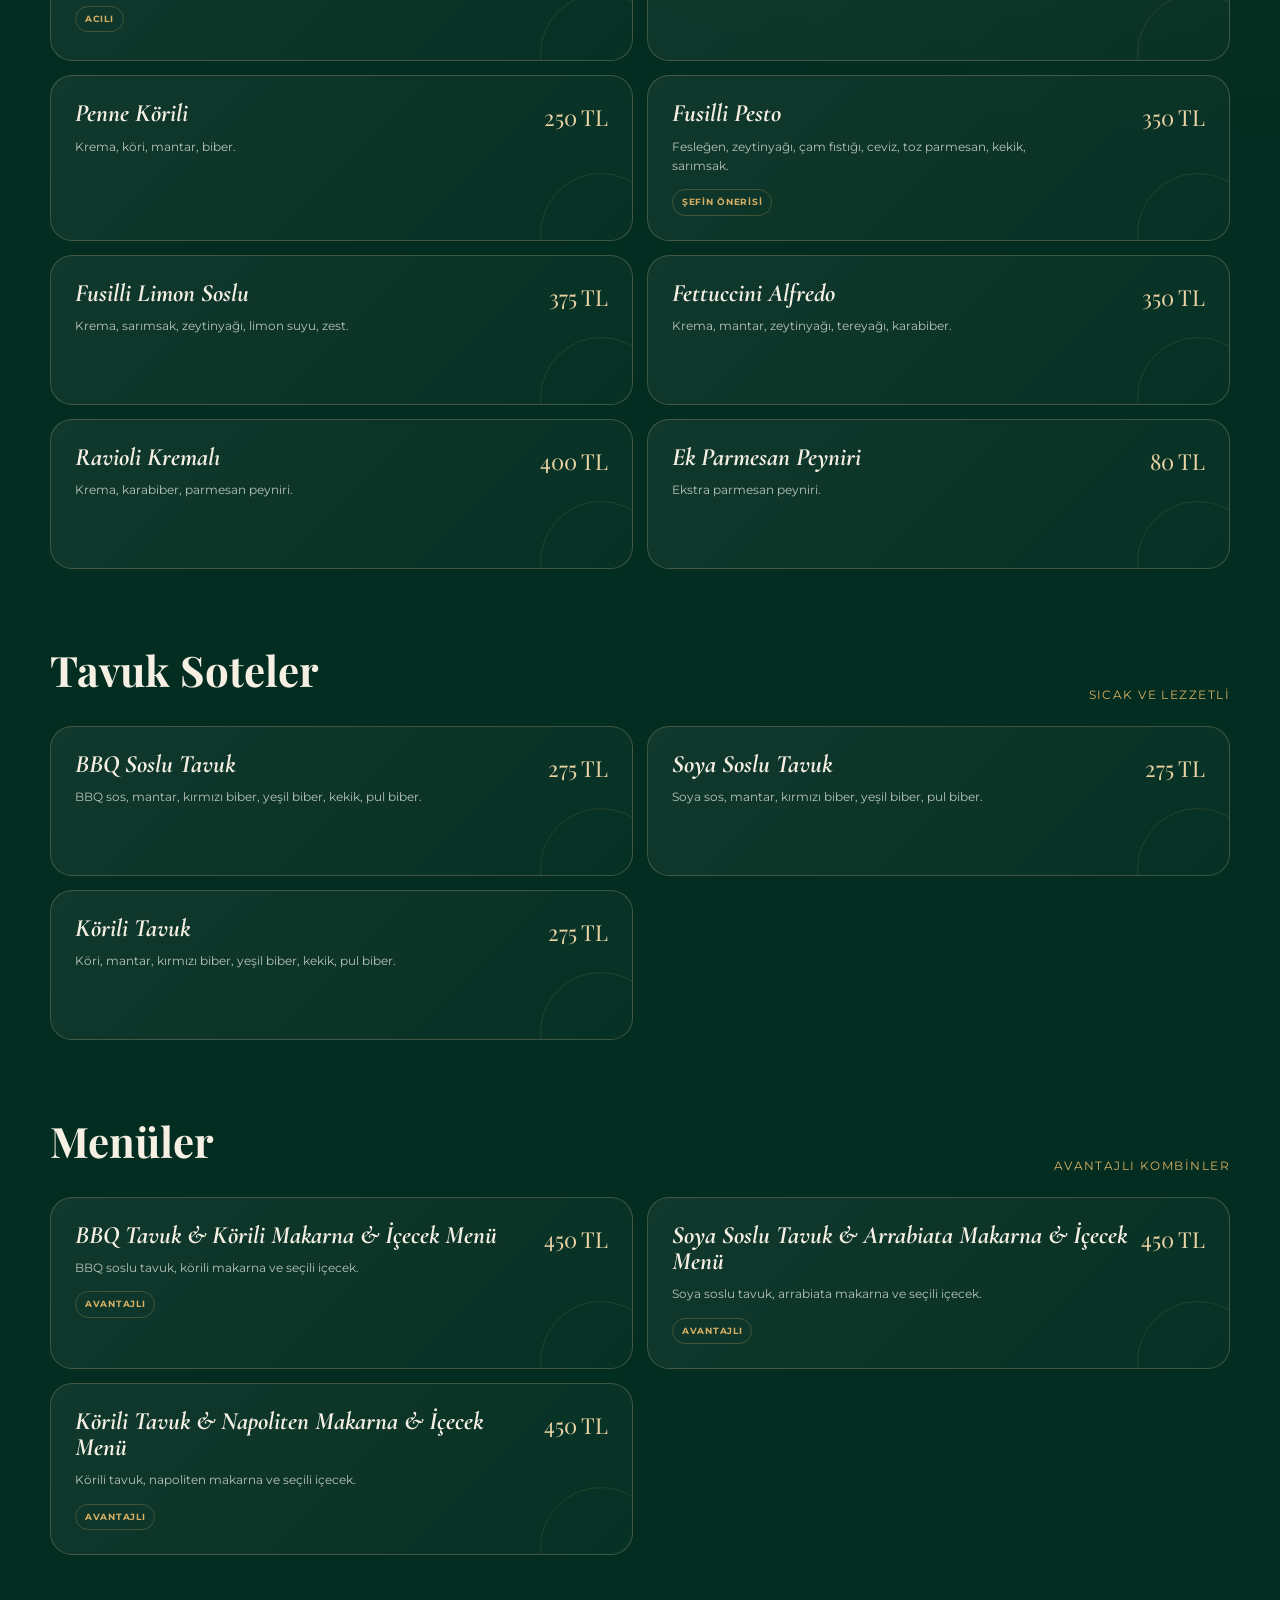
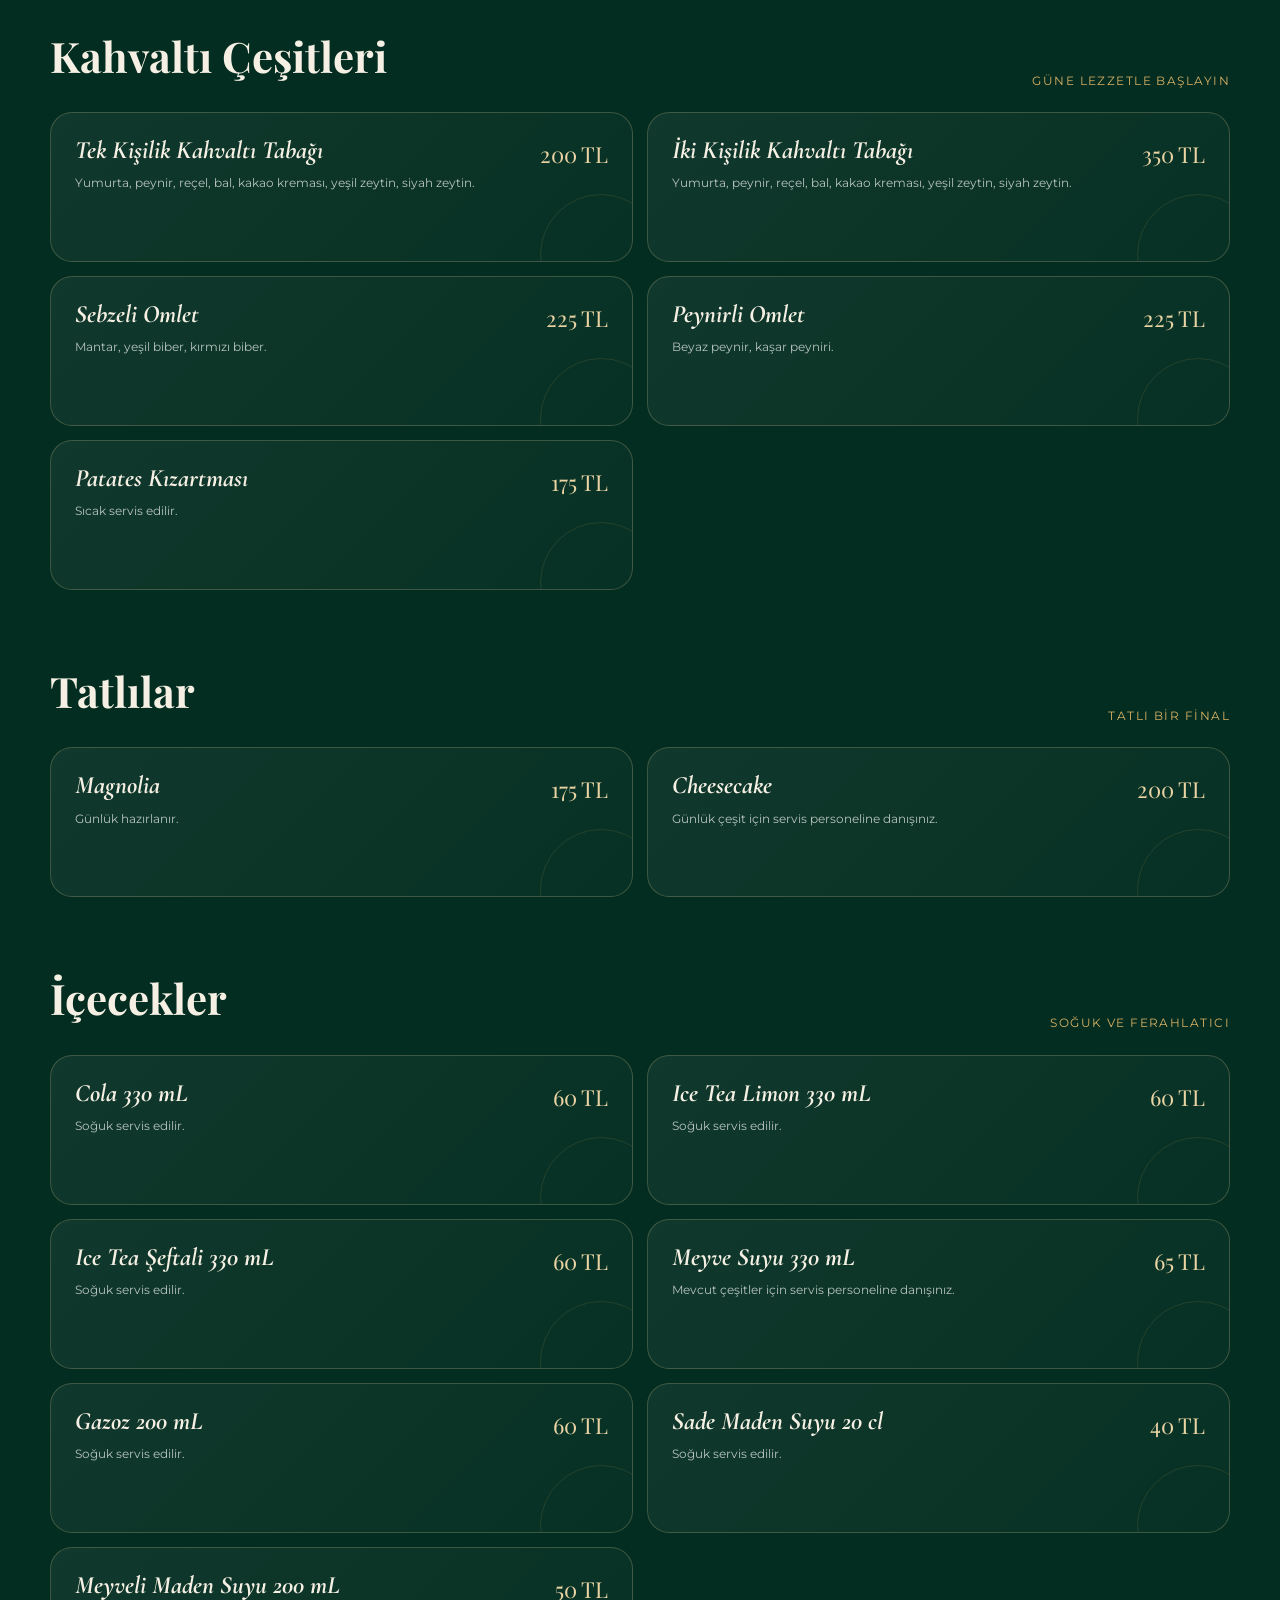
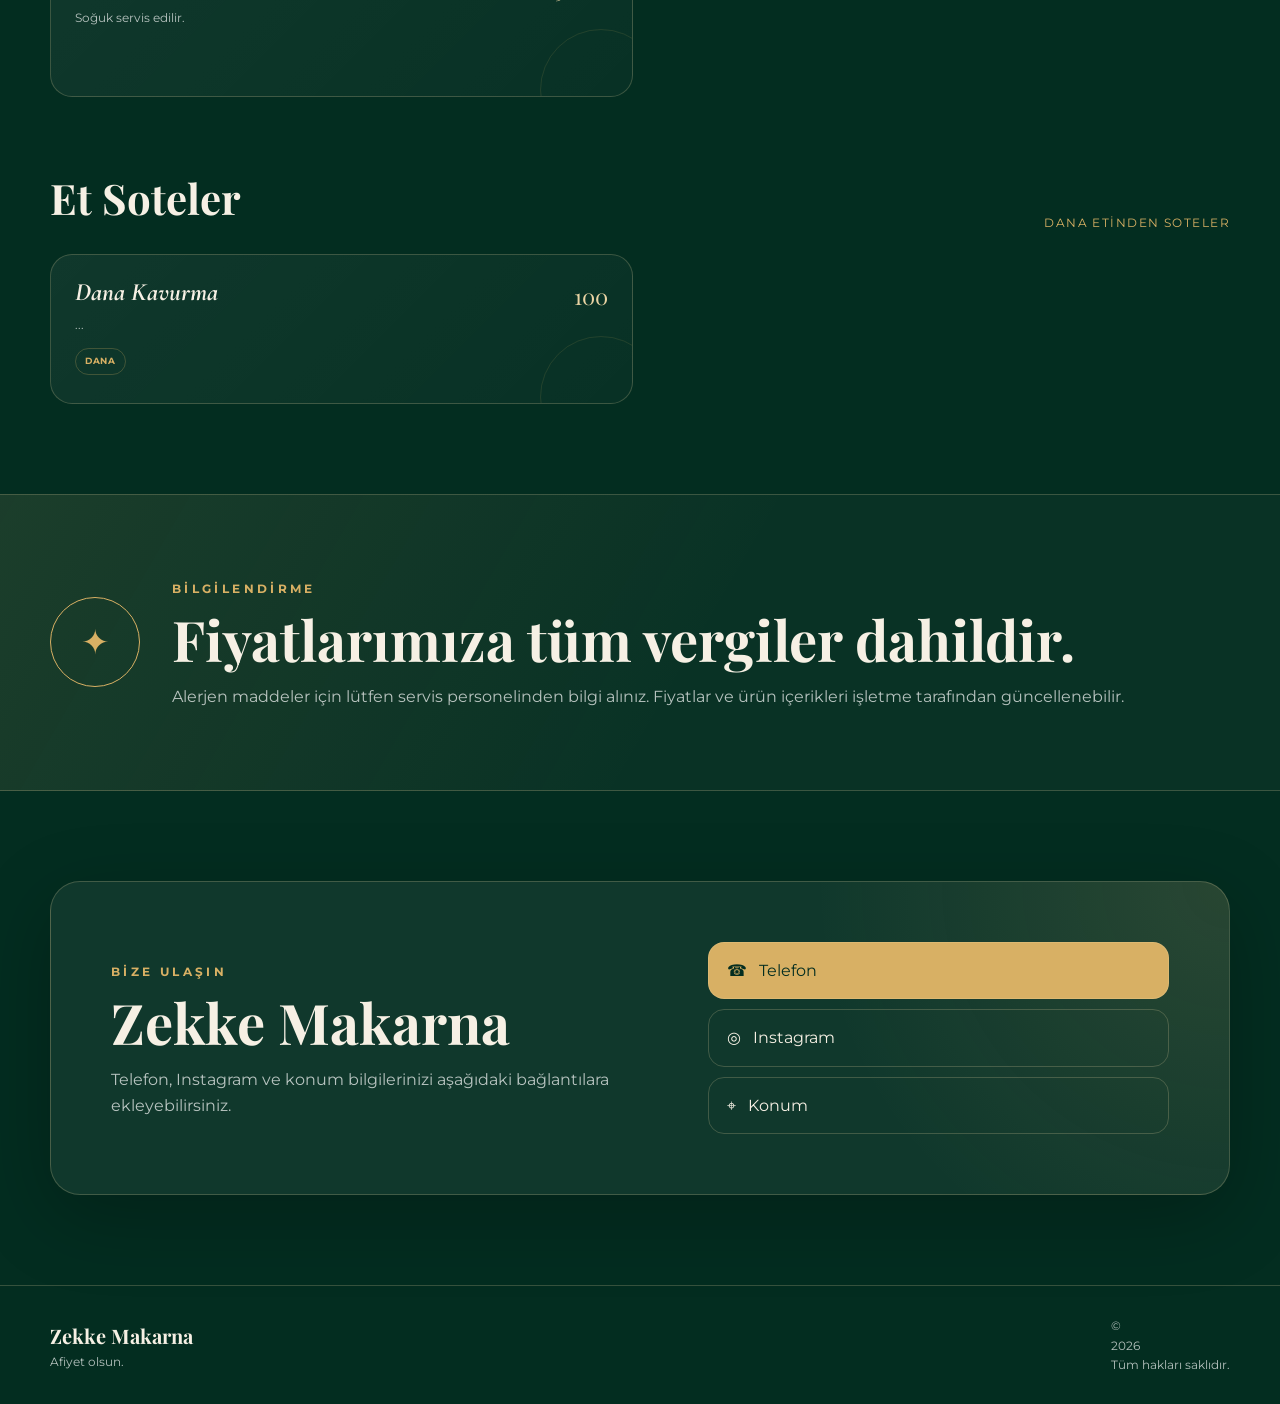
==== commit 7e155507: "Add files via upload" ====
--- a/index.html
+++ b/index.html
@@ -138,9 +138,9 @@
 
         <div class="contact-links">
           <!-- Aşağıdaki # işaretlerini kendi bağlantılarınızla değiştirin -->
-          <a href="#" aria-label="Telefon">☎ <span>Telefon</span></a>
-          <a href="#" aria-label="Instagram">◎ <span>Instagram</span></a>
-          <a href="#" aria-label="Konum">⌖ <span>Konum</span></a>
+          <a href="05511350197" aria-label="Telefon">☎ <span>Telefon</span></a>
+          <a href="https://www.instagram.com/zekkemakarna/" aria-label="Instagram">◎ <span>Instagram</span></a>
+          <a href="https://www.google.com/maps?gs_lcrp=EgZjaHJvbWUqBggAECMYJzIGCAAQIxgnMhAIARAuGK8BGMcBGIAEGI4FMgcIAhAAGO8FMgoIAxAAGIAEGKIEMgcIBBAAGO8FMgYIBRBFGDwyBggGEEUYPDIGCAcQRRg80gEINDAzN2owajeoAgCwAgA&um=1&ie=UTF-8&fb=1&gl=tr&sa=X&geocode=KSkO6QcfxcoUMYr3eGqU4LjA&daddr=Cevizli,+Bayraktar+Sk.+NO:7,+34865+Kartal/%C4%B0stanbul" aria-label="Konum">⌖ <span>Konum</span></a>
         </div>
       </div>
     </section>
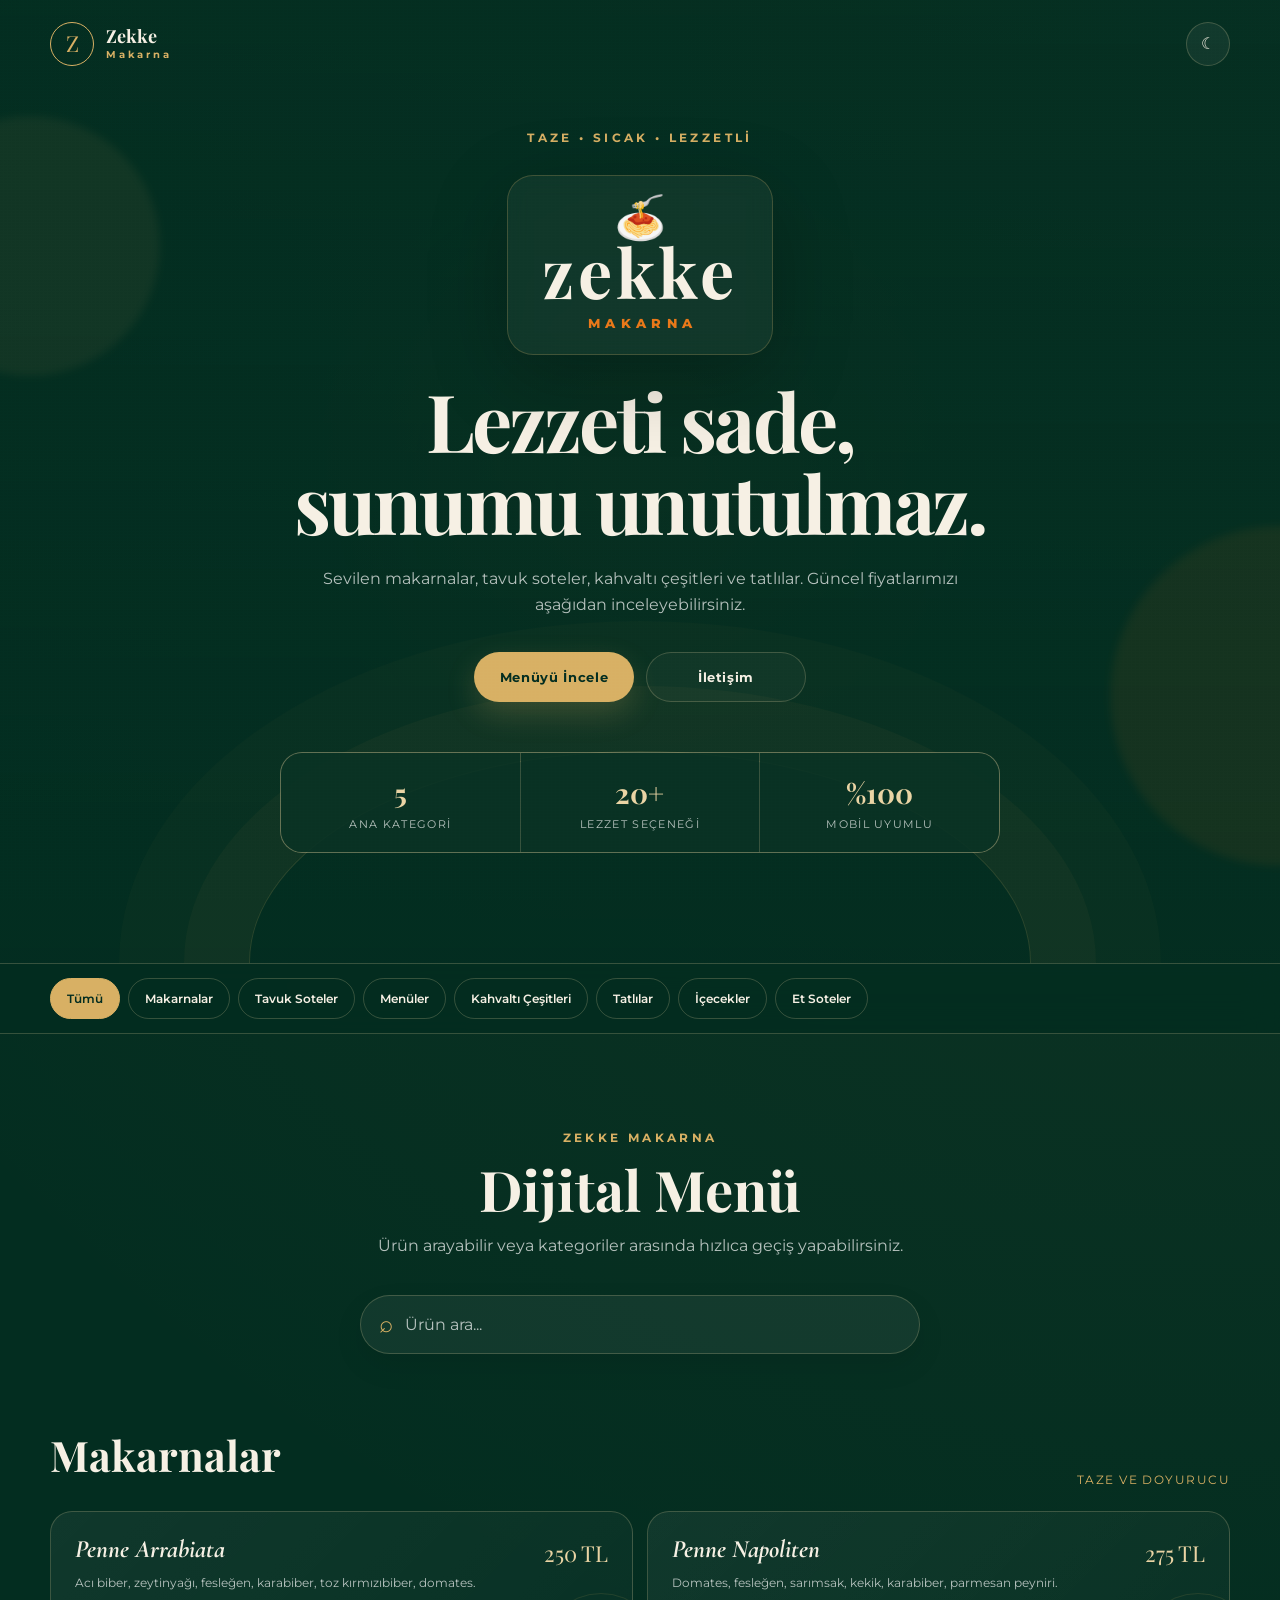
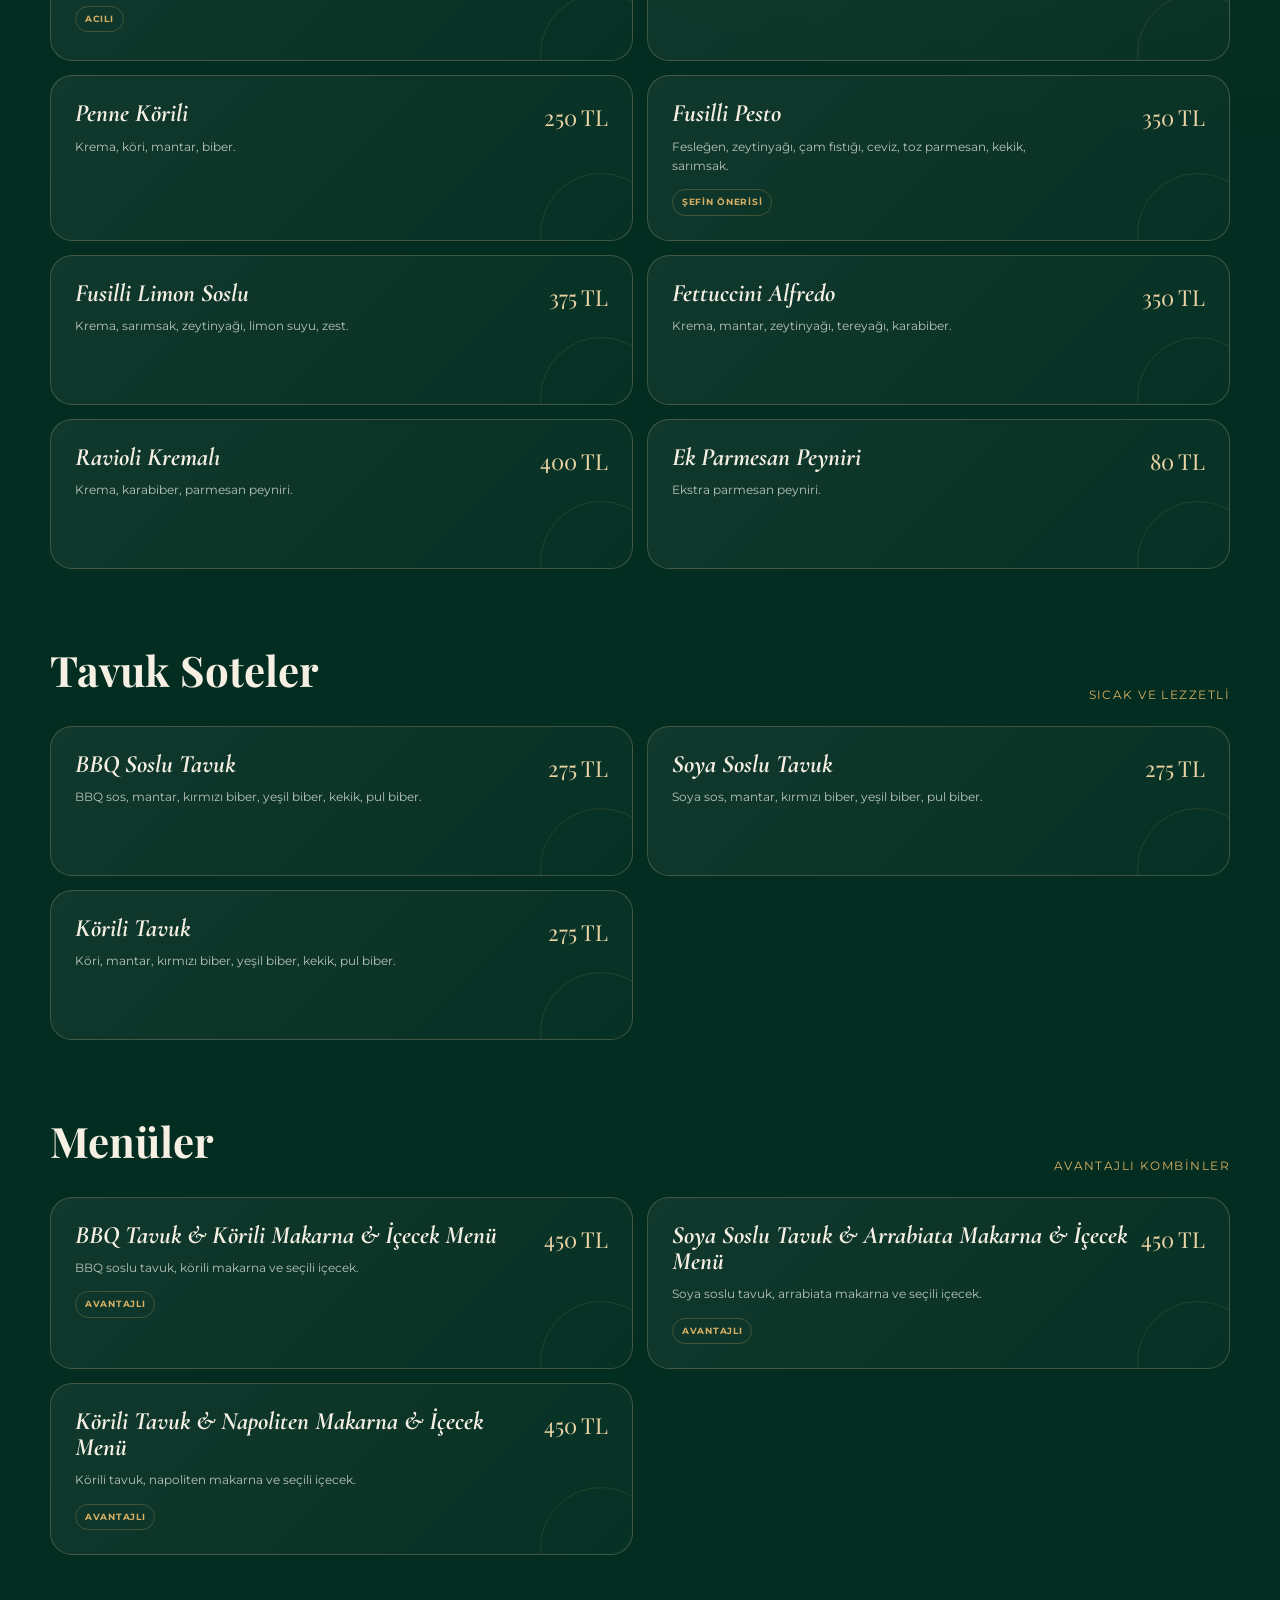
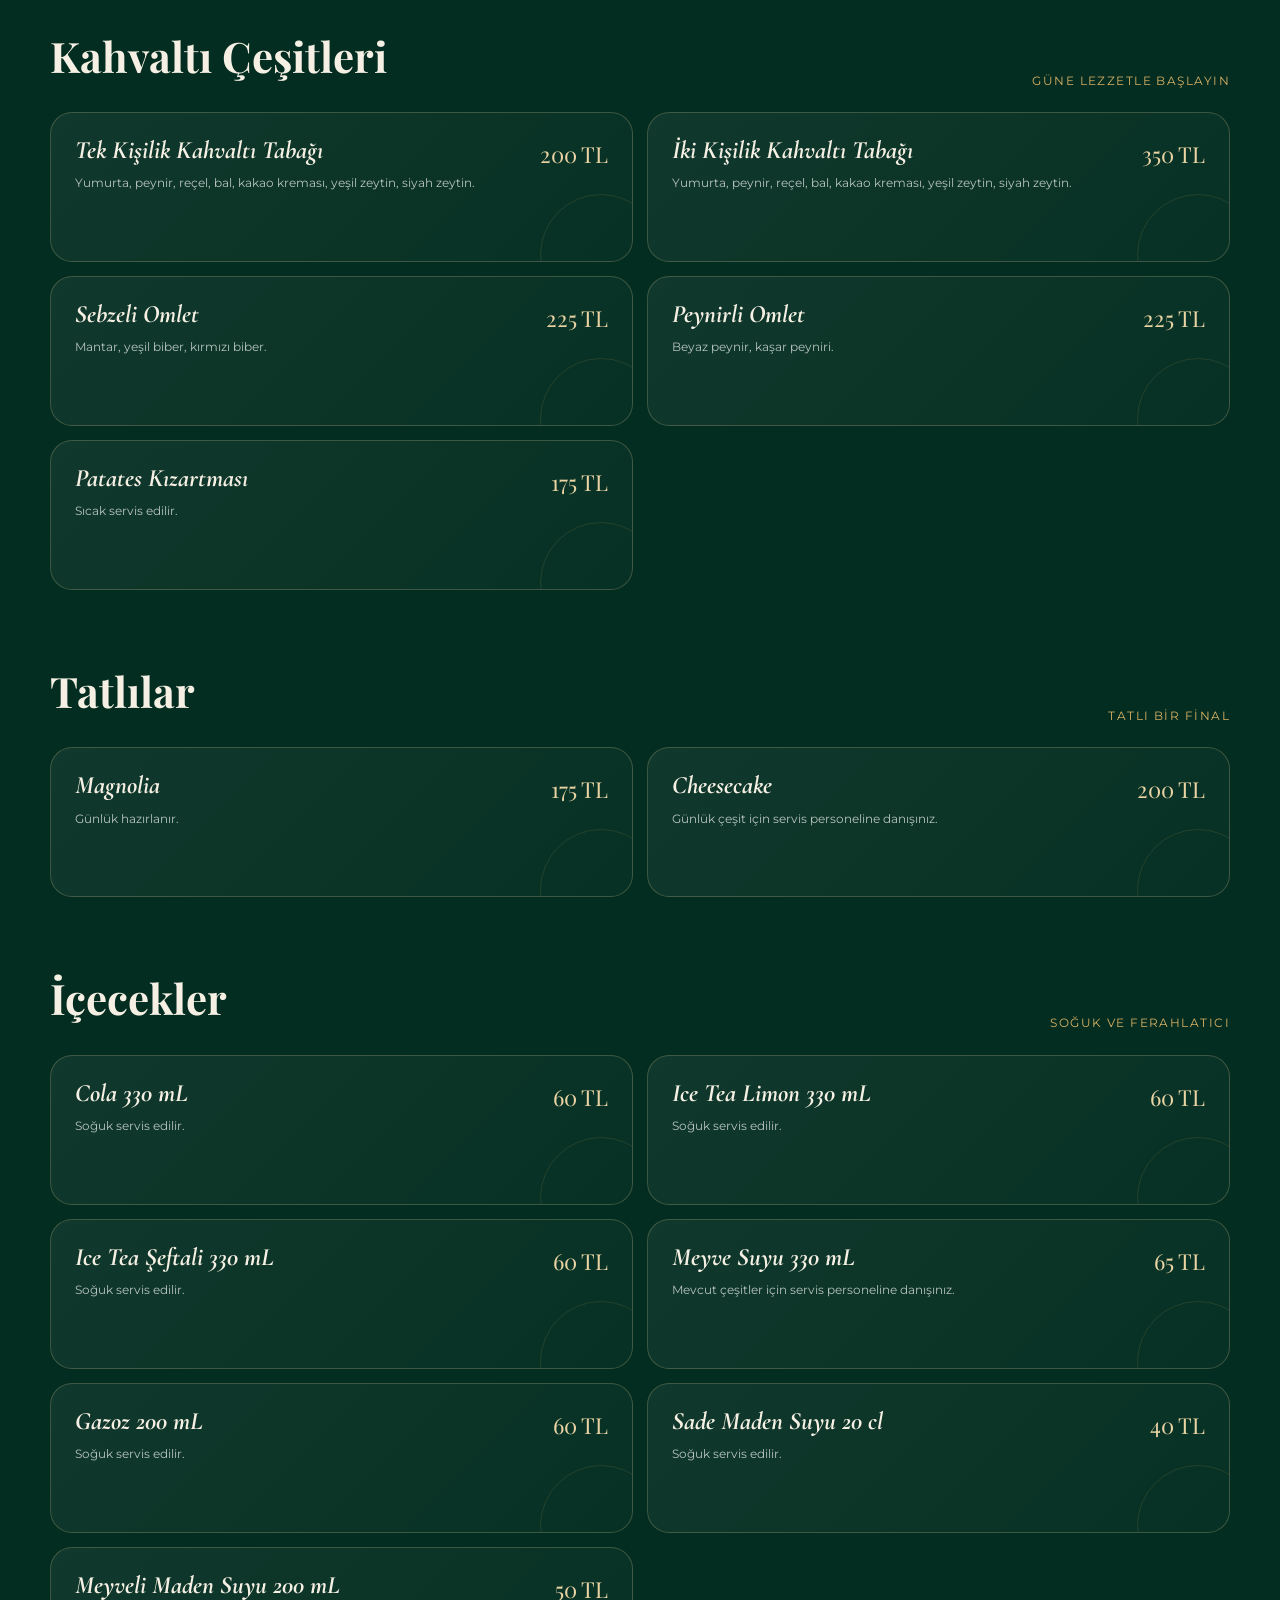
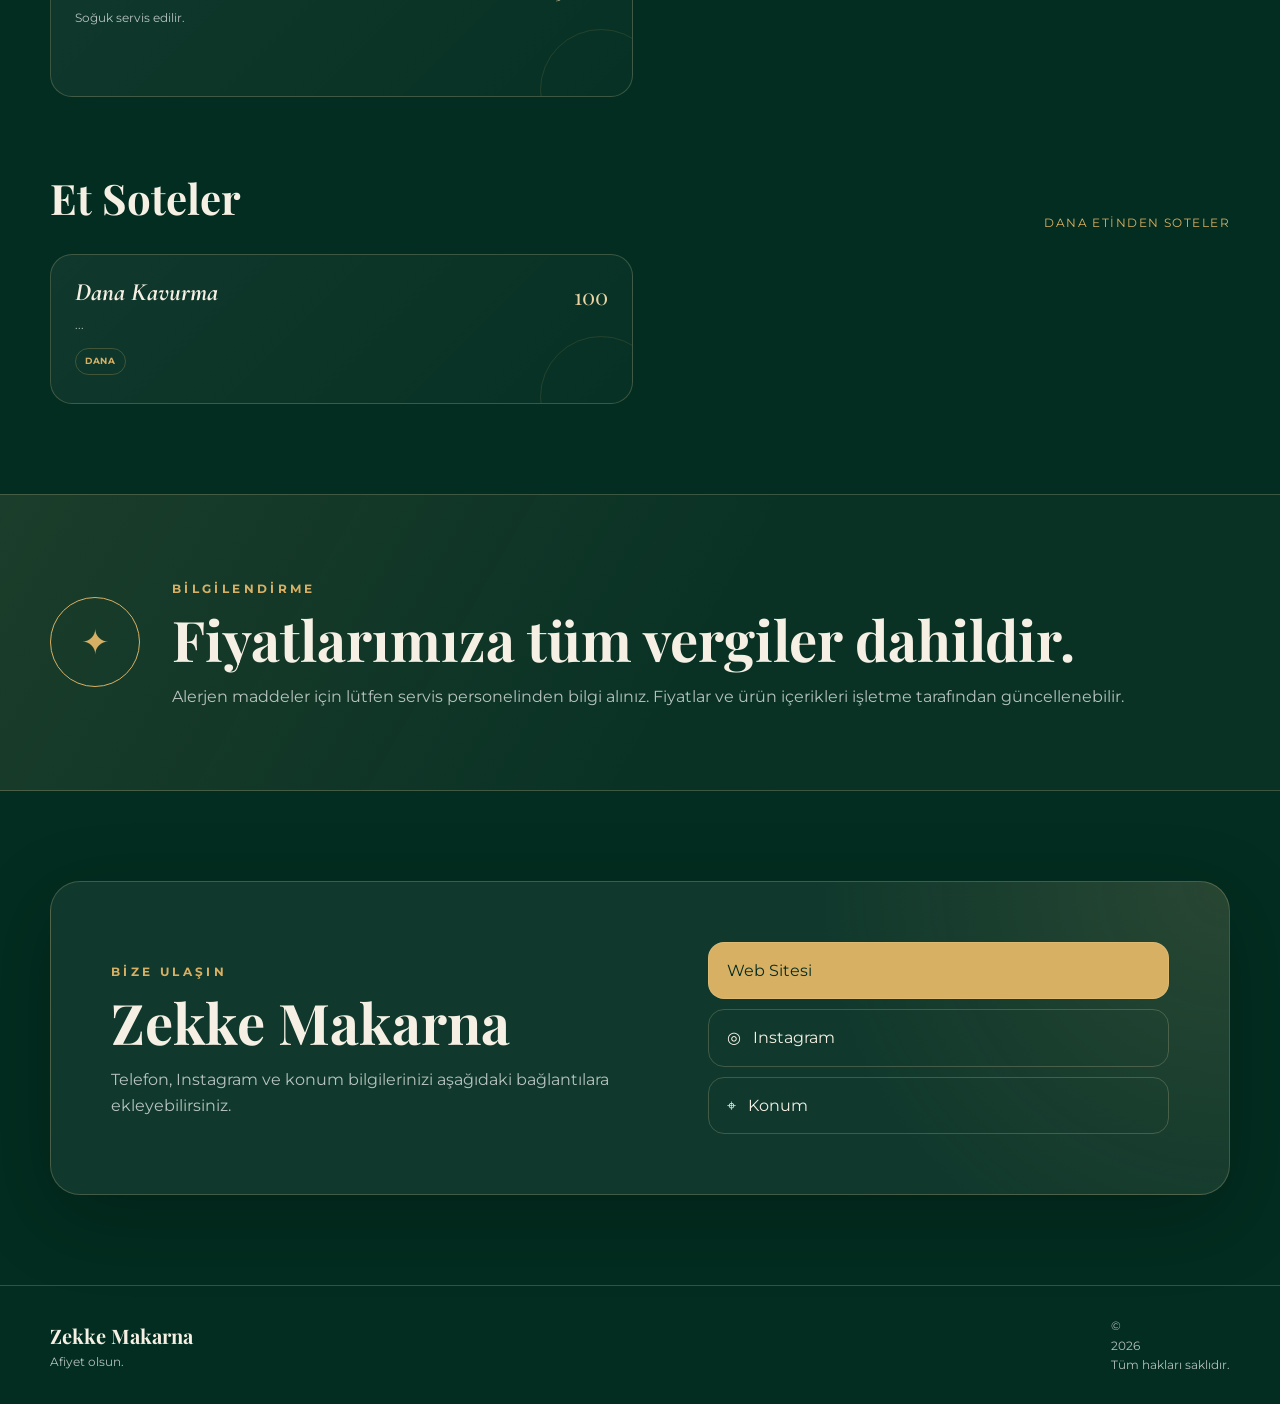
==== commit a25f2734: "Add files via upload" ====
--- a/index.html
+++ b/index.html
@@ -138,7 +138,7 @@
 
         <div class="contact-links">
           <!-- Aşağıdaki # işaretlerini kendi bağlantılarınızla değiştirin -->
-          <a href="05511350197" aria-label="Telefon">☎ <span>Telefon</span></a>
+          <a href="https://share.google/eYxhDRFVnatbPdo00" aria-label="Web Sitesi"><span>Web Sitesi</span></a>
           <a href="https://www.instagram.com/zekkemakarna/" aria-label="Instagram">◎ <span>Instagram</span></a>
           <a href="https://www.google.com/maps?gs_lcrp=EgZjaHJvbWUqBggAECMYJzIGCAAQIxgnMhAIARAuGK8BGMcBGIAEGI4FMgcIAhAAGO8FMgoIAxAAGIAEGKIEMgcIBBAAGO8FMgYIBRBFGDwyBggGEEUYPDIGCAcQRRg80gEINDAzN2owajeoAgCwAgA&um=1&ie=UTF-8&fb=1&gl=tr&sa=X&geocode=KSkO6QcfxcoUMYr3eGqU4LjA&daddr=Cevizli,+Bayraktar+Sk.+NO:7,+34865+Kartal/%C4%B0stanbul" aria-label="Konum">⌖ <span>Konum</span></a>
         </div>
